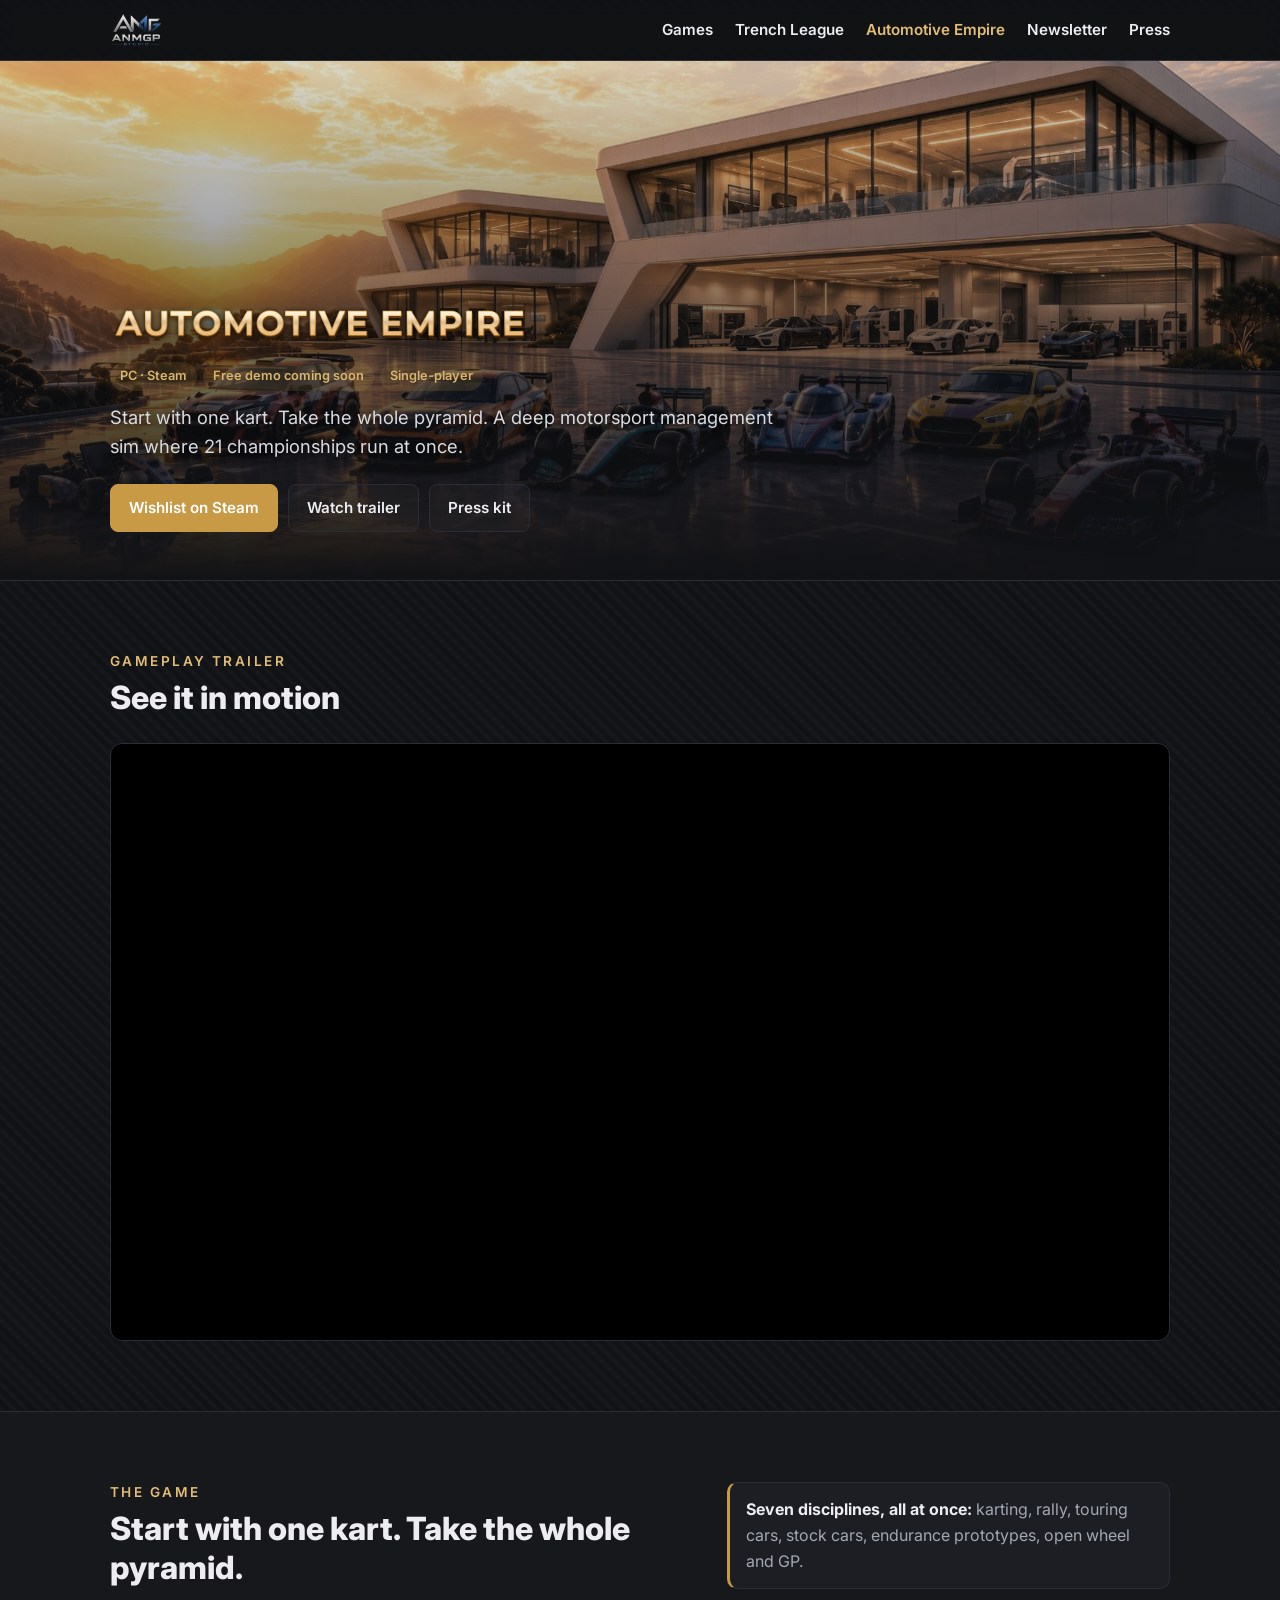
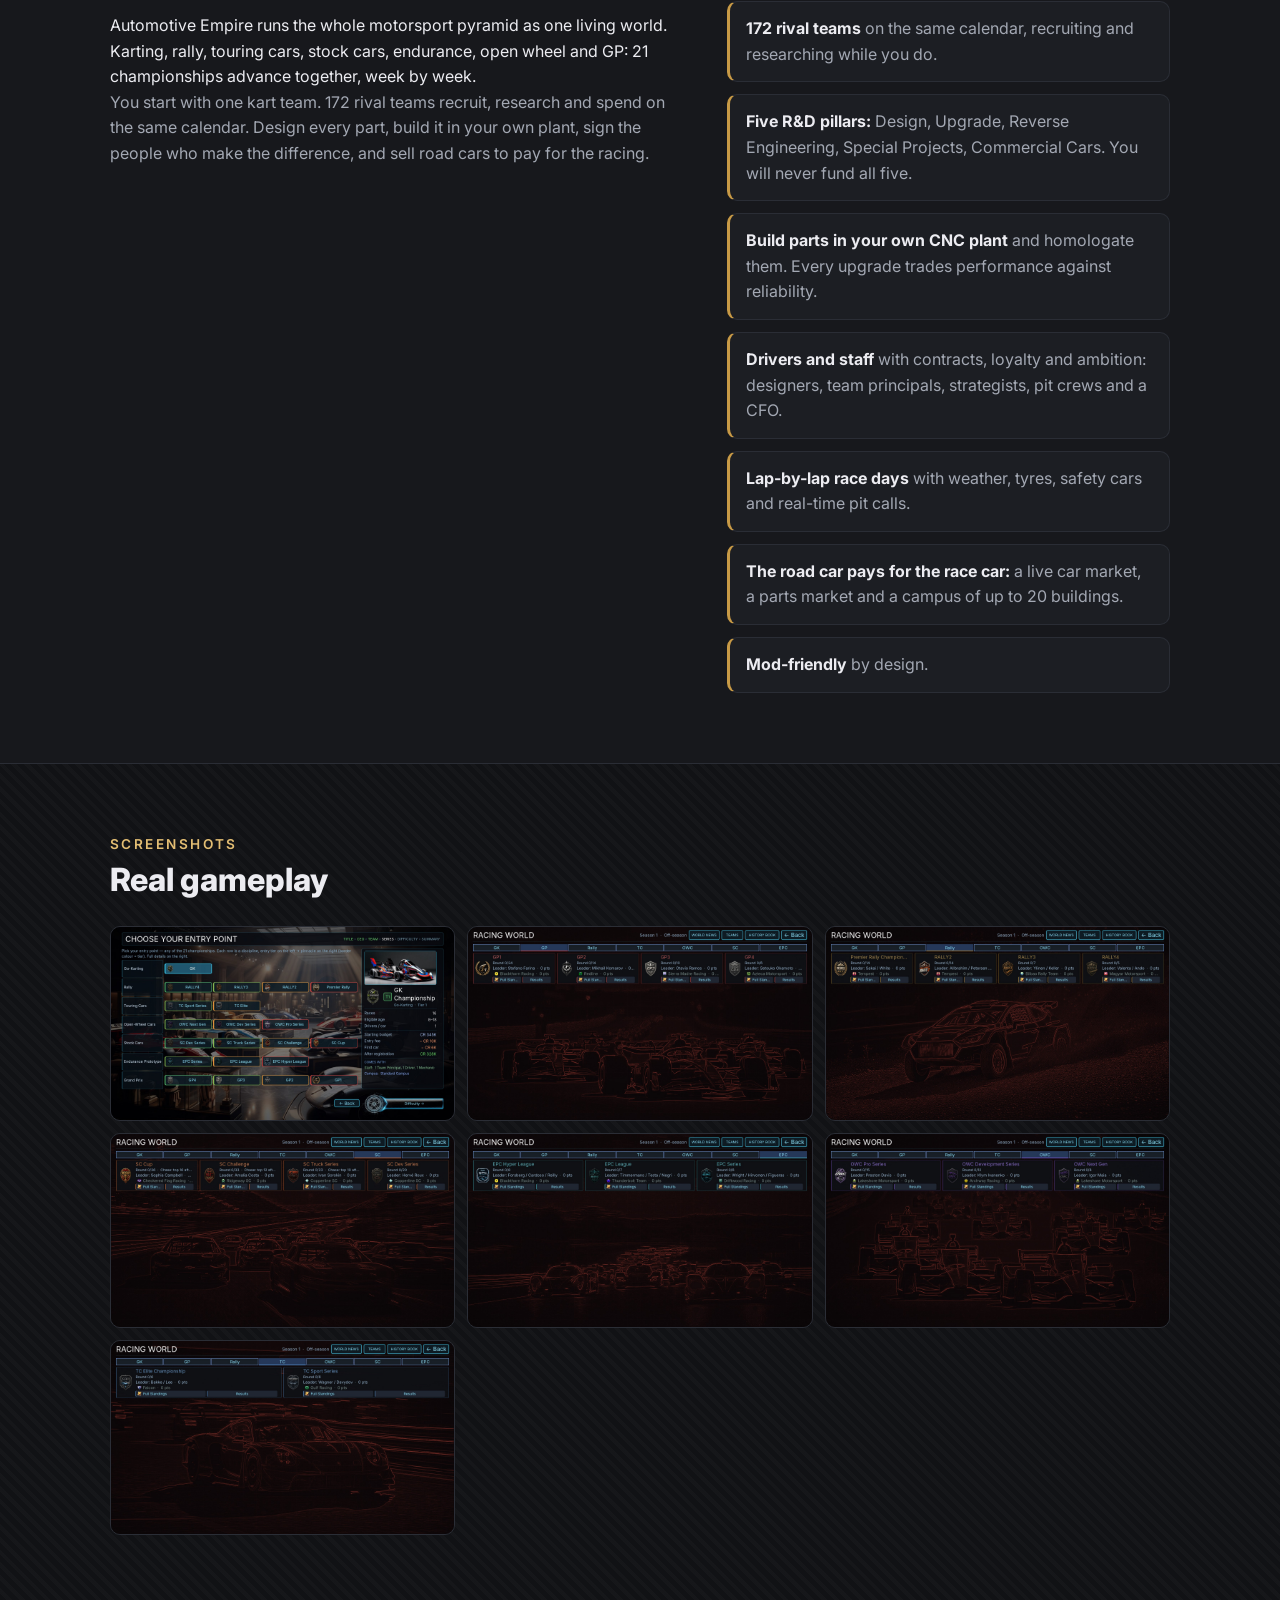
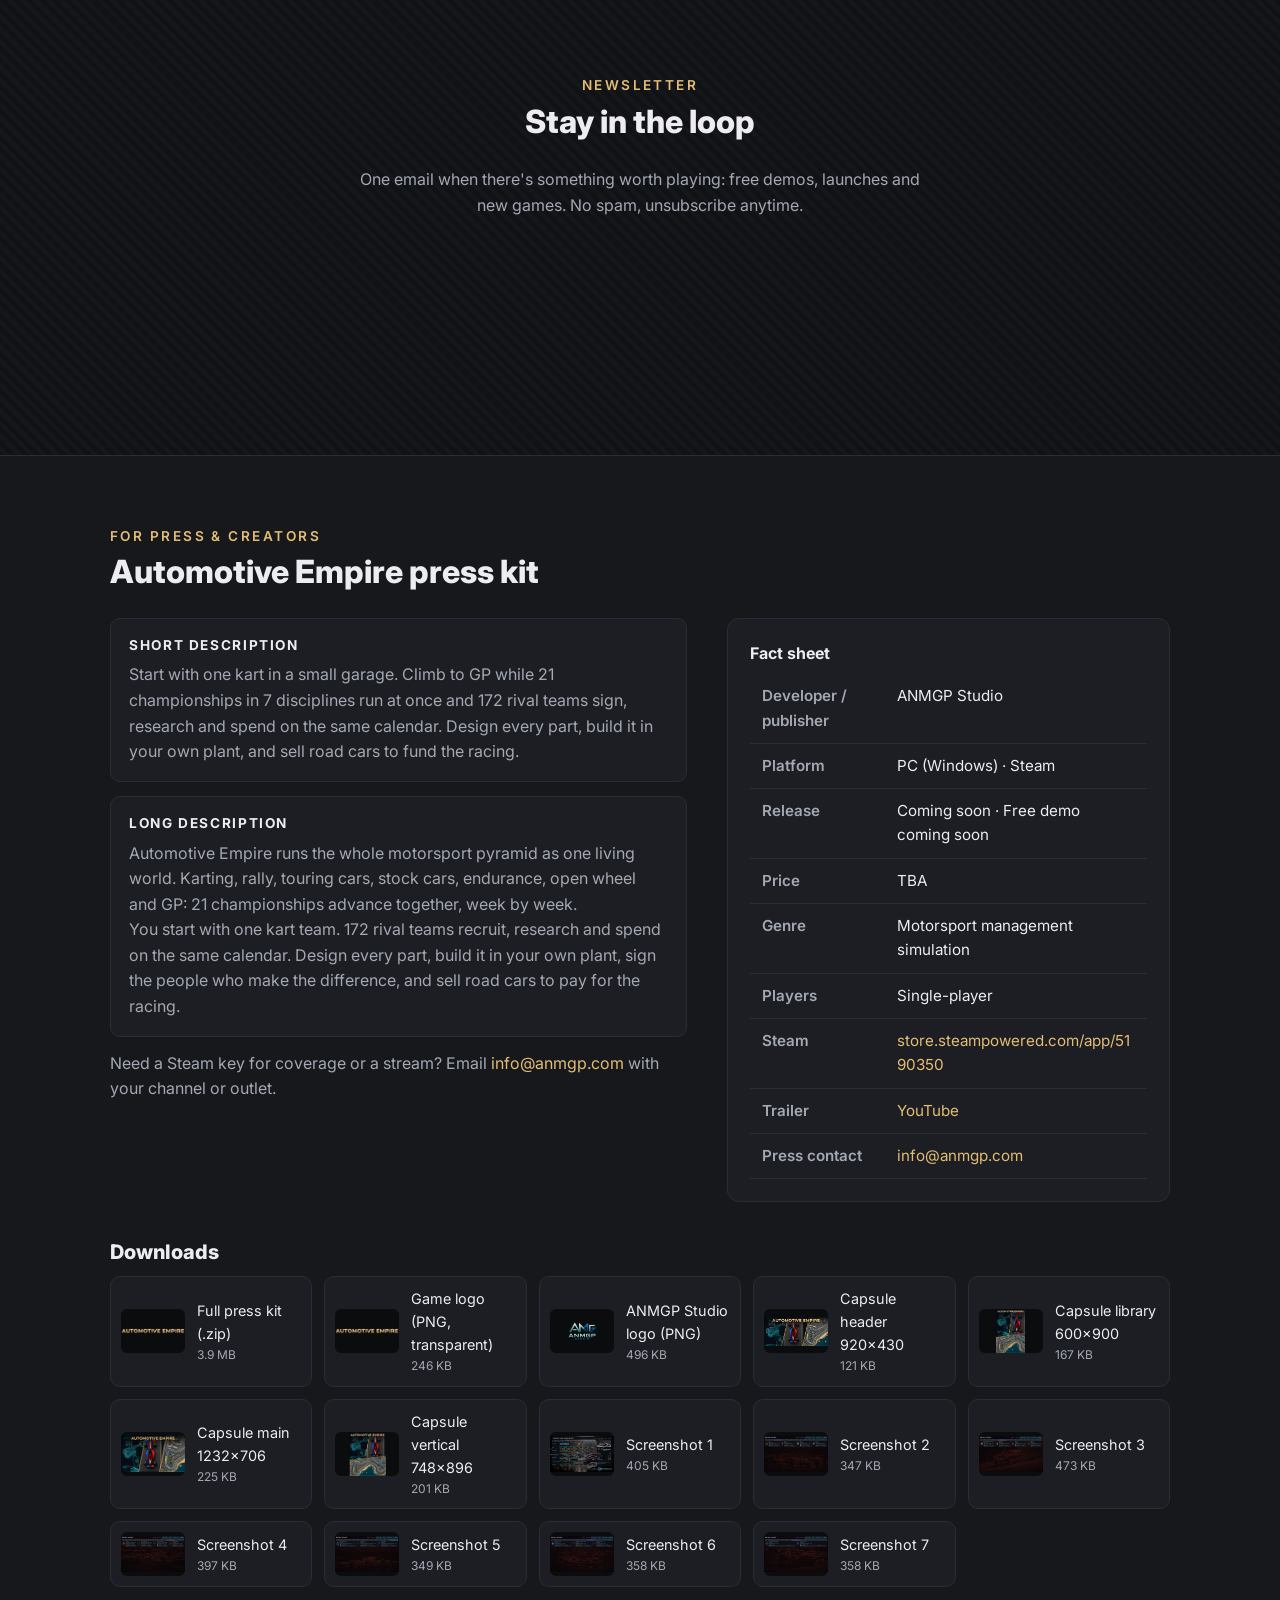
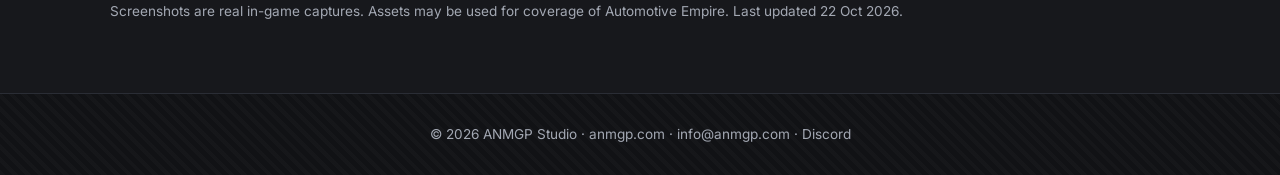
==== automotive-empire/index.html @ 04407e85 "Game pages with press kits, shared stylesheet, mobile menu, content fixes - New /trench-league/ and " ====
<!doctype html>
<html lang="en">
<head>
<meta charset="utf-8">
<meta name="viewport" content="width=device-width, initial-scale=1">
<title>Automotive Empire — ANMGP Studio</title>
<meta name="description" content="Start with one kart in a small garage. Climb to GP while 21 championships in 7 disciplines run at once and 172 rival teams sign, research and spend on the same calendar. Design every part, build it in your own plant, and sell road cars to fund the racing.">
<meta property="og:title" content="Automotive Empire — ANMGP Studio">
<meta property="og:description" content="Start with one kart in a small garage. Climb to GP while 21 championships in 7 disciplines run at once and 172 rival teams sign, research and spend on the same calendar. Design every part, build it in your own plant, and sell road cars to fund the racing.">
<meta property="og:image" content="https://anmgp.com/automotive-empire/press/automotive-empire-capsule-main-1232x706.jpg">
<meta property="og:url" content="https://anmgp.com/automotive-empire/">
<meta name="twitter:card" content="summary_large_image">
<meta name="twitter:image" content="https://anmgp.com/automotive-empire/press/automotive-empire-capsule-main-1232x706.jpg">
<link rel="canonical" href="https://anmgp.com/automotive-empire/">
<link rel="icon" href="/favicon.png">
<link rel="preconnect" href="https://fonts.googleapis.com">
<link href="https://fonts.googleapis.com/css2?family=Inter:wght@400;600;800&display=swap" rel="stylesheet">
<link rel="stylesheet" href="/style.css?v=3">
</head>
<body class="ae">
<nav><div class="wrap">
  <a class="brand" href="/"><img src="/anmgp-logo.png" alt="ANMGP Studio"></a>
  <button class="menu-btn" aria-label="Menu" aria-expanded="false">Menu ☰</button>
  <ul><li><a href="/#games">Games</a></li><li><a href="/trench-league/">Trench League</a></li><li><a href="/automotive-empire/" class="cur">Automotive Empire</a></li><li><a href="#newsletter">Newsletter</a></li><li><a href="#press-kit">Press</a></li></ul>
</div></nav>

<header class="ghero" style="background-image:url('/automotive-empire/hero.jpg')"><div class="wrap">
  <img class="glogo" src="/automotive-empire/press/automotive-empire-logo.png" alt="Automotive Empire">
  <div><span class="tag">PC · Steam</span><span class="tag">Free demo coming soon</span><span class="tag">Single-player</span></div>
  <p class="lead">Start with one kart. Take the whole pyramid. A deep motorsport management sim where 21 championships run at once.</p>
  <div class="btns">
    <a class="btn primary" href="https://store.steampowered.com/app/5190350/Automotive_Empire/?utm_source=anmgp&utm_medium=website&utm_campaign=automotive-empire" target="_blank" rel="noopener">Wishlist on Steam</a>
    <a class="btn" href="#trailer">Watch trailer</a>
    <a class="btn" href="#press-kit">Press kit</a>
  </div>
</div></header>

<section id="trailer"><div class="wrap">
  <div class="eyebrow">Gameplay trailer</div>
  <h2>See it in motion</h2>
  <div class="video"><iframe src="https://www.youtube-nocookie.com/embed/Cq5T_GW8Kr4" title="Automotive Empire gameplay trailer" loading="lazy" allowfullscreen></iframe></div>
</div></section>

<section id="about" class="alt"><div class="wrap cols">
  <div>
    <div class="eyebrow">The game</div>
    <h2>Start with one kart. Take the whole pyramid.</h2>
    <p>Automotive Empire runs the whole motorsport pyramid as one living world. Karting, rally, touring cars, stock cars, endurance, open wheel and GP: 21 championships advance together, week by week.</p><p class="muted">You start with one kart team. 172 rival teams recruit, research and spend on the same calendar. Design every part, build it in your own plant, sign the people who make the difference, and sell road cars to pay for the racing.</p>
    <iframe class="steamw" src="https://store.steampowered.com/widget/5190350/" loading="lazy" title="Automotive Empire on Steam" style="margin-top:22px"></iframe>
  </div>
  <ul class="feat"><li><b>Seven disciplines, all at once:</b> karting, rally, touring cars, stock cars, endurance prototypes, open wheel and GP.</li><li><b>172 rival teams</b> on the same calendar, recruiting and researching while you do.</li><li><b>Five R&amp;D pillars:</b> Design, Upgrade, Reverse Engineering, Special Projects, Commercial Cars. You will never fund all five.</li><li><b>Build parts in your own CNC plant</b> and homologate them. Every upgrade trades performance against reliability.</li><li><b>Drivers and staff</b> with contracts, loyalty and ambition: designers, team principals, strategists, pit crews and a CFO.</li><li><b>Lap-by-lap race days</b> with weather, tyres, safety cars and real-time pit calls.</li><li><b>The road car pays for the race car:</b> a live car market, a parts market and a campus of up to 20 buildings.</li><li><b>Mod-friendly</b> by design.</li></ul>
</div></section>

<section id="screenshots"><div class="wrap">
  <div class="eyebrow">Screenshots</div>
  <h2>Real gameplay</h2>
  <div class="shots"><a href="/automotive-empire/press/automotive-empire-screenshot-01-choose-entry-point.jpg" target="_blank" rel="noopener"><img src="/automotive-empire/press/automotive-empire-screenshot-01-choose-entry-point.jpg" alt="Automotive Empire screenshot" loading="lazy"></a><a href="/automotive-empire/press/automotive-empire-screenshot-02-gp-championship.jpg" target="_blank" rel="noopener"><img src="/automotive-empire/press/automotive-empire-screenshot-02-gp-championship.jpg" alt="Automotive Empire screenshot" loading="lazy"></a><a href="/automotive-empire/press/automotive-empire-screenshot-03-rally.jpg" target="_blank" rel="noopener"><img src="/automotive-empire/press/automotive-empire-screenshot-03-rally.jpg" alt="Automotive Empire screenshot" loading="lazy"></a><a href="/automotive-empire/press/automotive-empire-screenshot-04-stock-cars.jpg" target="_blank" rel="noopener"><img src="/automotive-empire/press/automotive-empire-screenshot-04-stock-cars.jpg" alt="Automotive Empire screenshot" loading="lazy"></a><a href="/automotive-empire/press/automotive-empire-screenshot-05-endurance.jpg" target="_blank" rel="noopener"><img src="/automotive-empire/press/automotive-empire-screenshot-05-endurance.jpg" alt="Automotive Empire screenshot" loading="lazy"></a><a href="/automotive-empire/press/automotive-empire-screenshot-06-open-wheel.jpg" target="_blank" rel="noopener"><img src="/automotive-empire/press/automotive-empire-screenshot-06-open-wheel.jpg" alt="Automotive Empire screenshot" loading="lazy"></a><a href="/automotive-empire/press/automotive-empire-screenshot-07-touring-cars.jpg" target="_blank" rel="noopener"><img src="/automotive-empire/press/automotive-empire-screenshot-07-touring-cars.jpg" alt="Automotive Empire screenshot" loading="lazy"></a></div>
</div></section>

<section id="newsletter" class="newsletter"><div class="wrap">
  <div class="eyebrow">Newsletter</div>
  <h2>Stay in the loop</h2>
  <p>One email when there's something worth playing: free demos, launches and new games. No spam, unsubscribe anytime.</p>
  <iframe title="ANMGP Studio newsletter sign-up" scrolling="no" src="https://zgnp-zngp.maillist-manage.com/ua/Optin?od=11287ecdb18c23&amp;zx=137b72d14&amp;lD=117ec2754353e008e&amp;sD=117ec2754353e0094"></iframe>
</div></section>

<section id="press-kit" class="alt"><div class="wrap">
  <div class="eyebrow">For press &amp; creators</div>
  <h2>Automotive Empire press kit</h2>
  <div class="cols">
    <div>
      <div class="copy"><h4>Short description</h4>Start with one kart in a small garage. Climb to GP while 21 championships in 7 disciplines run at once and 172 rival teams sign, research and spend on the same calendar. Design every part, build it in your own plant, and sell road cars to fund the racing.</div>
      <div class="copy"><h4>Long description</h4><p>Automotive Empire runs the whole motorsport pyramid as one living world. Karting, rally, touring cars, stock cars, endurance, open wheel and GP: 21 championships advance together, week by week.</p><p class="muted">You start with one kart team. 172 rival teams recruit, research and spend on the same calendar. Design every part, build it in your own plant, sign the people who make the difference, and sell road cars to pay for the racing.</p></div>
      <p class="muted">Need a Steam key for coverage or a stream? Email <a href="mailto:info@anmgp.com?subject=Automotive%20Empire%20key%20request">info@anmgp.com</a> with your channel or outlet.</p>
    </div>
    <div class="box"><h4>Fact sheet</h4><table class="facts"><tr><th>Developer / publisher</th><td>ANMGP Studio</td></tr><tr><th>Platform</th><td>PC (Windows) · Steam</td></tr><tr><th>Release</th><td>Coming soon · Free demo coming soon</td></tr><tr><th>Price</th><td>TBA</td></tr><tr><th>Genre</th><td>Motorsport management simulation</td></tr><tr><th>Players</th><td>Single-player</td></tr><tr><th>Steam</th><td><a href="https://store.steampowered.com/app/5190350/Automotive_Empire/" target="_blank" rel="noopener">store.steampowered.com/app/5190350</a></td></tr><tr><th>Trailer</th><td><a href="https://www.youtube.com/watch?v=Cq5T_GW8Kr4" target="_blank" rel="noopener">YouTube</a></td></tr><tr><th>Press contact</th><td><a href="mailto:info@anmgp.com">info@anmgp.com</a></td></tr></table></div>
  </div>
  <h3 style="margin-top:34px">Downloads</h3>
  <div class="dl"><a href="/automotive-empire/press/automotive-empire-presskit.zip" download><img src="/automotive-empire/press/automotive-empire-logo.png" alt="" loading="lazy"><span>Full press kit (.zip)<small>3.9 MB</small></span></a><a href="/automotive-empire/press/automotive-empire-logo.png" download><img src="/automotive-empire/press/automotive-empire-logo.png" alt="" loading="lazy"><span>Game logo (PNG, transparent)<small>246 KB</small></span></a><a href="/press/anmgp-studio-logo.png" download><img src="/press/anmgp-studio-logo.png" alt="" loading="lazy"><span>ANMGP Studio logo (PNG)<small>496 KB</small></span></a><a href="/automotive-empire/press/automotive-empire-capsule-header-920x430.jpg" download><img src="/automotive-empire/press/automotive-empire-capsule-header-920x430.jpg" alt="" loading="lazy"><span>Capsule header 920x430<small>121 KB</small></span></a><a href="/automotive-empire/press/automotive-empire-capsule-library-600x900.jpg" download><img src="/automotive-empire/press/automotive-empire-capsule-library-600x900.jpg" alt="" loading="lazy"><span>Capsule library 600x900<small>167 KB</small></span></a><a href="/automotive-empire/press/automotive-empire-capsule-main-1232x706.jpg" download><img src="/automotive-empire/press/automotive-empire-capsule-main-1232x706.jpg" alt="" loading="lazy"><span>Capsule main 1232x706<small>225 KB</small></span></a><a href="/automotive-empire/press/automotive-empire-capsule-vertical-748x896.jpg" download><img src="/automotive-empire/press/automotive-empire-capsule-vertical-748x896.jpg" alt="" loading="lazy"><span>Capsule vertical 748x896<small>201 KB</small></span></a><a href="/automotive-empire/press/automotive-empire-screenshot-01-choose-entry-point.jpg" download><img src="/automotive-empire/press/automotive-empire-screenshot-01-choose-entry-point.jpg" alt="" loading="lazy"><span>Screenshot 1<small>405 KB</small></span></a><a href="/automotive-empire/press/automotive-empire-screenshot-02-gp-championship.jpg" download><img src="/automotive-empire/press/automotive-empire-screenshot-02-gp-championship.jpg" alt="" loading="lazy"><span>Screenshot 2<small>347 KB</small></span></a><a href="/automotive-empire/press/automotive-empire-screenshot-03-rally.jpg" download><img src="/automotive-empire/press/automotive-empire-screenshot-03-rally.jpg" alt="" loading="lazy"><span>Screenshot 3<small>473 KB</small></span></a><a href="/automotive-empire/press/automotive-empire-screenshot-04-stock-cars.jpg" download><img src="/automotive-empire/press/automotive-empire-screenshot-04-stock-cars.jpg" alt="" loading="lazy"><span>Screenshot 4<small>397 KB</small></span></a><a href="/automotive-empire/press/automotive-empire-screenshot-05-endurance.jpg" download><img src="/automotive-empire/press/automotive-empire-screenshot-05-endurance.jpg" alt="" loading="lazy"><span>Screenshot 5<small>349 KB</small></span></a><a href="/automotive-empire/press/automotive-empire-screenshot-06-open-wheel.jpg" download><img src="/automotive-empire/press/automotive-empire-screenshot-06-open-wheel.jpg" alt="" loading="lazy"><span>Screenshot 6<small>358 KB</small></span></a><a href="/automotive-empire/press/automotive-empire-screenshot-07-touring-cars.jpg" download><img src="/automotive-empire/press/automotive-empire-screenshot-07-touring-cars.jpg" alt="" loading="lazy"><span>Screenshot 7<small>358 KB</small></span></a></div>
  <p class="note">Screenshots are real in-game captures. Assets may be used for coverage of Automotive Empire. Last updated 22 Oct 2026.</p>
</div></section>
<footer><div class="wrap">© 2026 ANMGP Studio · <a href="/">anmgp.com</a> · <a href="mailto:info@anmgp.com">info@anmgp.com</a> · <a href="https://discord.gg/rN68SsDpm" target="_blank" rel="noopener">Discord</a></div></footer>
<script>document.querySelector(".menu-btn").addEventListener("click",function(){var n=document.querySelector("nav");n.classList.toggle("open");this.setAttribute("aria-expanded",n.classList.contains("open"))});document.querySelectorAll("nav ul a").forEach(function(a){a.addEventListener("click",function(){document.querySelector("nav").classList.remove("open")})});</script>
<script>function loadScript(a){var b=document.getElementsByTagName("head")[0],c=document.createElement("script");c.type="text/javascript",c.src="https://tracker.metricool.com/resources/be.js",c.onreadystatechange=a,c.onload=a,b.appendChild(c)}loadScript(function(){beTracker.t({hash:"51fbc312f16afc38004ffeea787fbb4f"})});</script>
</body>
</html>
---- style.css ----
:root{
  --bg:#111215; --bg2:#17181c; --card:#1c1e23; --line:#2a2d35;
  --text:#ececf1; --muted:#a3a8b3; --blue:#4a7fd1; --blue2:#6d9be3; --red:#d8312b; --gold:#d6aa5a;
  --accent:var(--blue); --accent2:var(--blue2);
}
body.tl{--accent:#d8312b; --accent2:#ef5b4f}
body.ae{--accent:#c89a46; --accent2:#e2bd73}
*{box-sizing:border-box;margin:0;padding:0}
html{scroll-behavior:smooth}
body{font-family:Inter,system-ui,sans-serif;background:var(--bg);color:var(--text);line-height:1.6;
  background-image:repeating-linear-gradient(45deg,rgba(255,255,255,.018) 0 4px,transparent 4px 9px)}
a{color:var(--accent2);text-decoration:none}
a:hover{text-decoration:underline}
img{max-width:100%}
.wrap{max-width:1100px;margin:0 auto;padding:0 20px}

/* nav */
nav{position:sticky;top:0;z-index:20;background:rgba(17,18,21,.9);backdrop-filter:blur(8px);border-bottom:1px solid var(--line)}
nav .wrap{display:flex;align-items:center;justify-content:space-between;height:60px;gap:16px}
nav .brand img{height:34px;display:block}
nav ul{display:flex;gap:22px;list-style:none;font-weight:600;font-size:.95rem}
nav ul a{color:var(--text)} nav ul a:hover{color:var(--accent2);text-decoration:none}
nav ul a.cur{color:var(--accent2)}
.menu-btn{display:none;background:none;border:1px solid var(--line);color:var(--text);border-radius:8px;padding:6px 10px;font:600 .95rem Inter,sans-serif;cursor:pointer}

/* type */
.eyebrow{letter-spacing:.18em;text-transform:uppercase;color:var(--accent2);font-weight:600;font-size:.85rem}
section{padding:70px 0}
h1{font-size:2.6rem;font-weight:800;line-height:1.15}
h2{font-size:2rem;font-weight:800;margin:6px 0 26px;line-height:1.2}
h3{font-size:1.25rem;font-weight:800;margin-bottom:8px}
p.lead{color:var(--muted);font-size:1.15rem;max-width:680px}
.muted{color:var(--muted)}

/* buttons/tags */
.btns{display:flex;gap:10px;flex-wrap:wrap}
.btn{display:inline-block;padding:11px 18px;border-radius:8px;font-weight:600;font-size:.95rem;border:1px solid var(--line);color:var(--text);background:rgba(255,255,255,.02)}
.btn:hover{filter:brightness(1.15);text-decoration:none}
.btn.primary{background:var(--accent);border-color:var(--accent);color:#fff}
.tag{display:inline-block;font-size:.8rem;font-weight:600;padding:4px 10px;border-radius:99px;background:rgba(74,127,209,.15);color:var(--blue2);margin:0 6px 6px 0}
body.tl .tag,.game.tl .tag{background:rgba(216,49,43,.15);color:#ef7a70}
body.ae .tag,.game.ae .tag{background:rgba(200,154,70,.15);color:#e2bd73}

/* homepage */
header.hero{padding:90px 0 70px;text-align:center}
header.hero img{width:min(460px,80vw)}
header.hero p{margin:22px auto 0;max-width:620px;color:var(--muted);font-size:1.15rem}
.game{display:grid;grid-template-columns:1.15fr 1fr;background:var(--card);border:1px solid var(--line);border-radius:14px;overflow:hidden;margin-bottom:34px}
.game .art{display:block;aspect-ratio:1232/706;background-size:cover;background-position:center}
.game .info{padding:28px 30px;display:flex;flex-direction:column;gap:14px}
.game h3{font-size:1.6rem}
.game ul{list-style:none;color:var(--muted)} .game ul li::before{content:"▸ ";color:var(--blue)}
.game.tl ul li::before{color:var(--red)} .game.ae ul li::before{color:var(--gold)}
.game.tl .btn.primary{background:var(--red);border-color:var(--red)}
.game.ae .btn.primary{background:#c89a46;border-color:#c89a46;color:#111}
.video{position:relative;padding-top:56.25%;border-radius:12px;overflow:hidden;border:1px solid var(--line);background:#000}
.video iframe{position:absolute;inset:0;width:100%;height:100%;border:0}
.trailers{display:grid;grid-template-columns:1fr 1fr;gap:24px}
.trailers h4{margin:12px 0 0;font-weight:600}
.about{display:grid;grid-template-columns:1fr 1fr;gap:40px;align-items:center}
.about p{color:var(--muted);margin-bottom:14px}
.alt{background:var(--bg2);border-top:1px solid var(--line);border-bottom:1px solid var(--line)}
.grid3{display:grid;grid-template-columns:repeat(3,1fr);gap:18px}
.box{background:var(--card);border:1px solid var(--line);border-radius:12px;padding:22px}
.box h4{margin-bottom:8px}
.box p,.box li{color:var(--muted);font-size:.95rem}
.box ul{list-style:none}
.steamw{display:block;width:100%;max-width:646px;height:190px;border:0;border-radius:8px}
.newsletter{text-align:center}
.newsletter p{color:var(--muted);max-width:560px;margin:0 auto}
.newsletter iframe{width:100%;max-width:420px;height:150px;border:0;display:block;margin:16px auto 0}

/* game page */
.ghero{position:relative;min-height:520px;display:flex;align-items:flex-end;background-size:cover;background-position:center;border-bottom:1px solid var(--line)}
.ghero::before{content:"";position:absolute;inset:0;background:linear-gradient(180deg,rgba(17,18,21,.15) 0%,rgba(17,18,21,.55) 55%,var(--bg) 100%)}
.ghero .wrap{position:relative;padding-top:120px;padding-bottom:48px;width:100%}
.ghero .glogo{width:min(420px,75vw);display:block;margin-bottom:18px;filter:drop-shadow(0 8px 22px rgba(0,0,0,.8))}
.ghero p.lead{color:#d9dbe1;margin:6px 0 22px;text-shadow:0 2px 10px rgba(0,0,0,.8)}
.cols{display:grid;grid-template-columns:1.3fr 1fr;gap:40px;align-items:start}
.feat{list-style:none;display:grid;gap:12px}
.feat li{background:var(--card);border:1px solid var(--line);border-left:3px solid var(--accent);border-radius:10px;padding:14px 16px;color:var(--muted)}
.feat li b{color:var(--text)}
.shots{display:grid;grid-template-columns:repeat(3,1fr);gap:12px}
.shots a{display:block;border-radius:10px;overflow:hidden;border:1px solid var(--line)}
.shots img{display:block;width:100%;aspect-ratio:16/9;object-fit:cover;transition:transform .2s}
.shots a:hover img{transform:scale(1.03)}
table.facts{width:100%;border-collapse:collapse;font-size:.95rem}
table.facts th,table.facts td{text-align:left;padding:10px 12px;border-bottom:1px solid var(--line);vertical-align:top}
table.facts th{color:var(--muted);font-weight:600;width:34%}
.dl{display:grid;grid-template-columns:repeat(auto-fill,minmax(200px,1fr));gap:12px}
.dl a{display:flex;gap:12px;align-items:center;background:var(--card);border:1px solid var(--line);border-radius:10px;padding:10px;color:var(--text);font-size:.9rem}
.dl a:hover{border-color:var(--accent);text-decoration:none}
.dl img{width:64px;height:44px;object-fit:contain;background:#0b0c0e;border-radius:6px;flex:none}
.dl small{display:block;color:var(--muted)}
.copy{background:var(--card);border:1px solid var(--line);border-radius:10px;padding:16px 18px;color:var(--muted);margin-bottom:14px}
.copy h4{color:var(--text);font-size:.85rem;letter-spacing:.12em;text-transform:uppercase;margin-bottom:6px}
.note{font-size:.85rem;color:var(--muted);margin-top:14px}

footer{padding:30px 0;color:var(--muted);font-size:.85rem;text-align:center}
footer a{color:var(--muted)}

@media (max-width:860px){
  .menu-btn{display:block}
  nav ul{display:none;position:absolute;top:60px;left:0;right:0;flex-direction:column;gap:0;background:rgba(17,18,21,.98);border-bottom:1px solid var(--line);padding:6px 20px 14px}
  nav ul li a{display:block;padding:10px 0;border-bottom:1px solid var(--line)}
  nav.open ul{display:flex}
  .game,.trailers,.about,.grid3,.cols{grid-template-columns:1fr}
  .shots{grid-template-columns:1fr 1fr}
  header.hero{padding:60px 0 40px}
  h1{font-size:2rem} h2{font-size:1.6rem}
  section{padding:50px 0}
  .ghero{min-height:420px}
  table.facts th{width:40%}
}
.cols>*,.grid3>*,.trailers>*,.about>*{min-width:0}
table.facts td{overflow-wrap:anywhere}
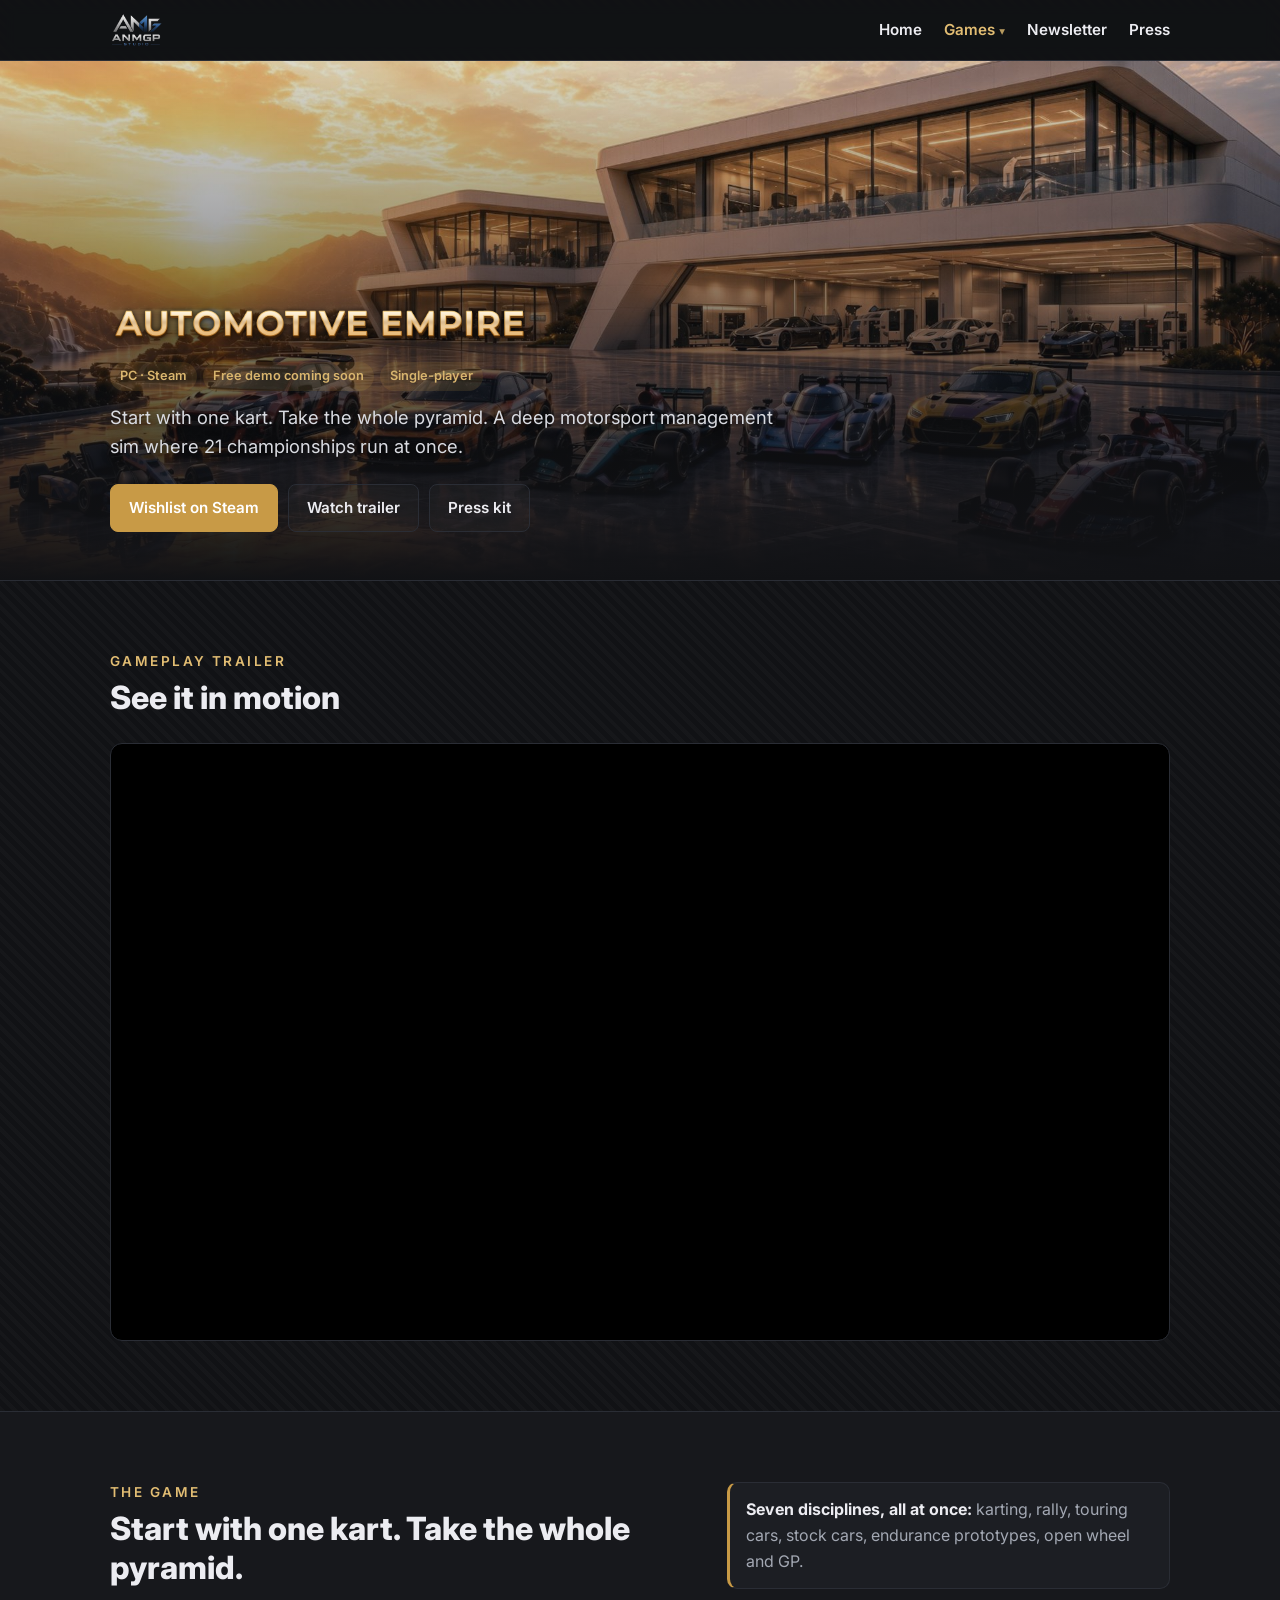
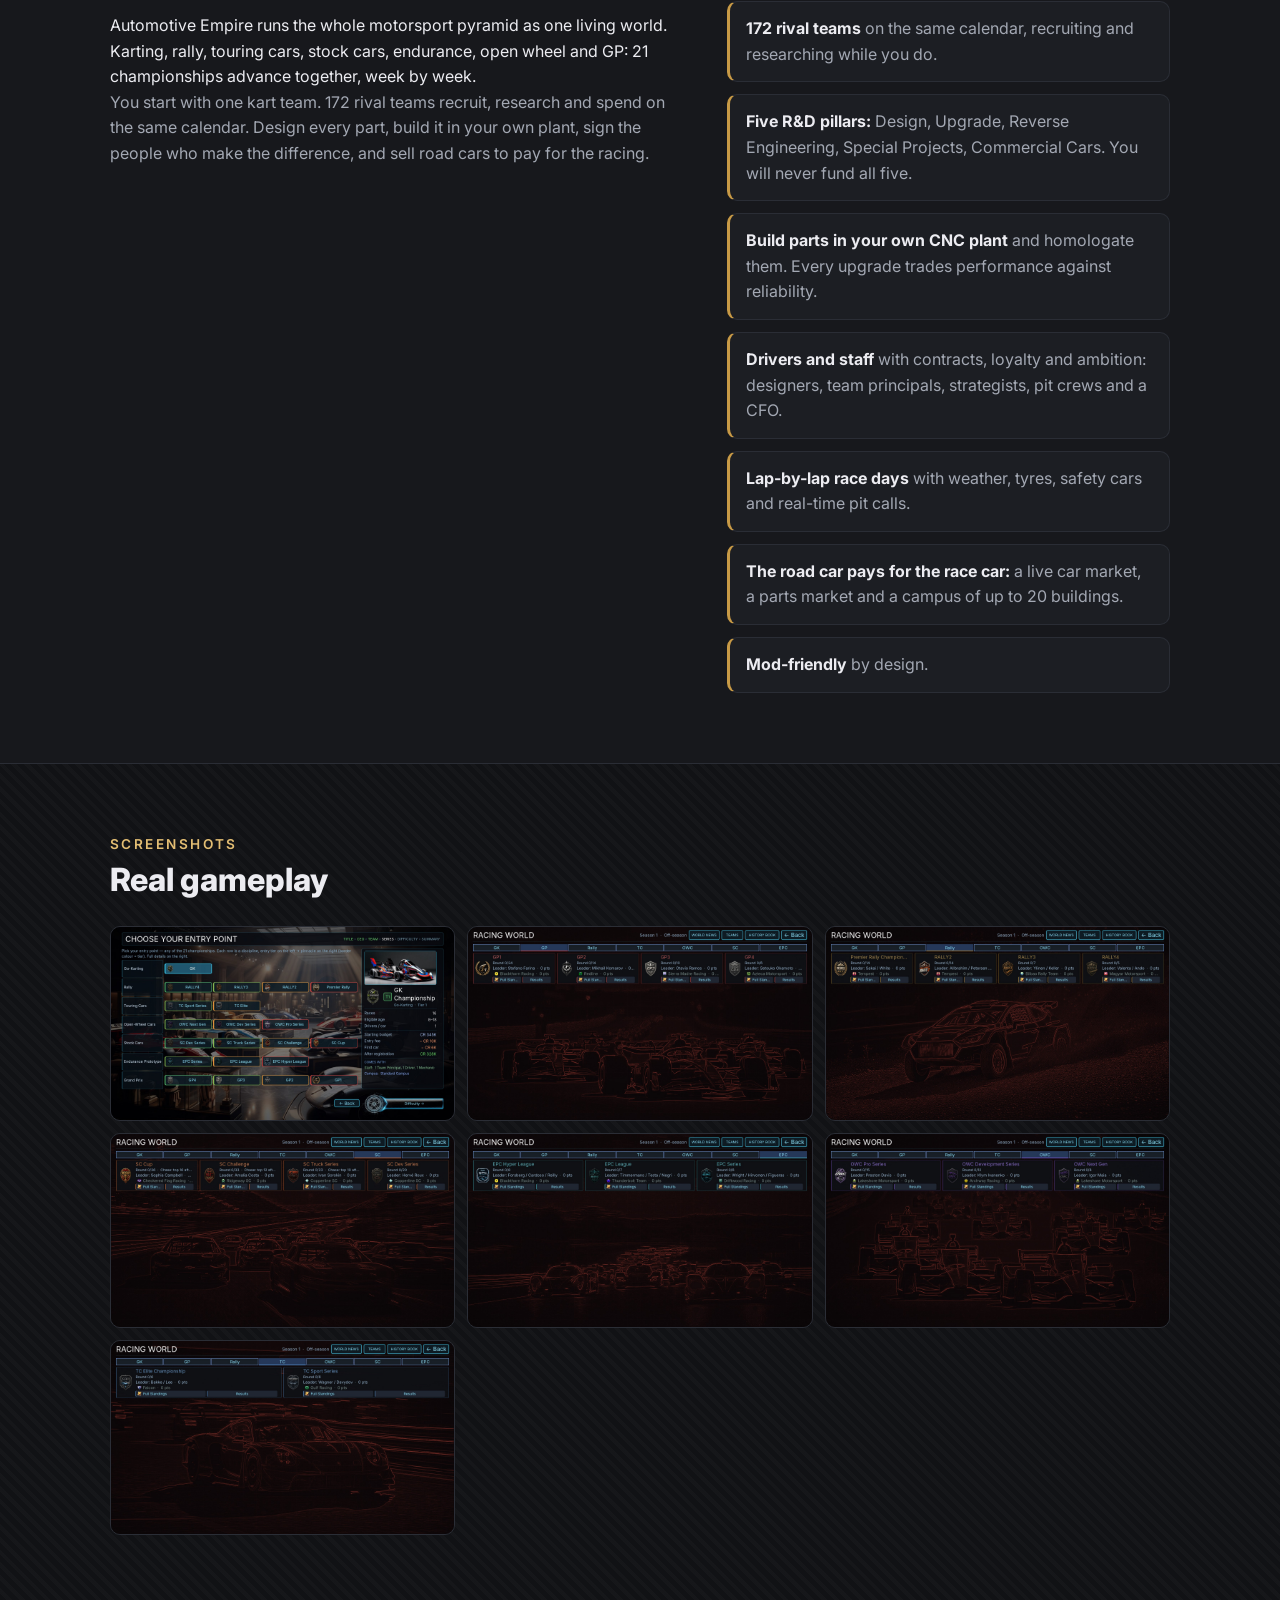
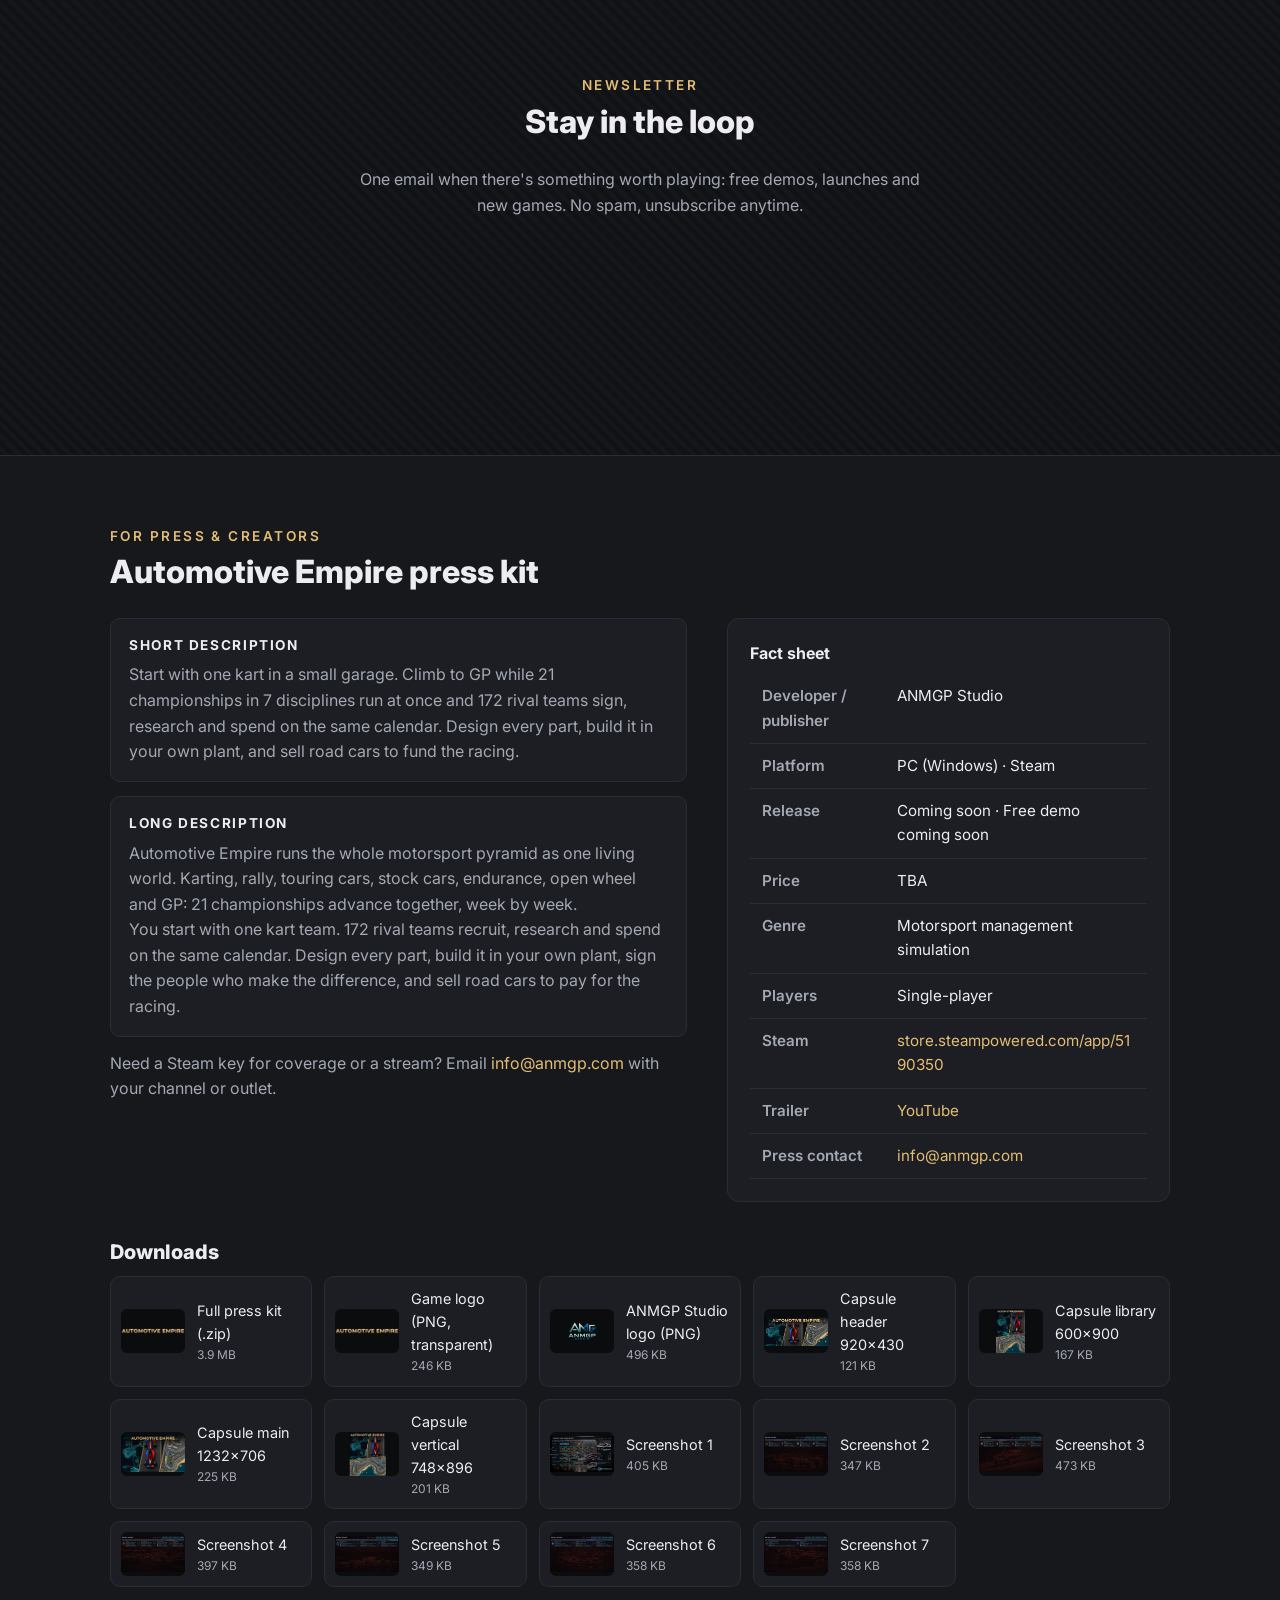
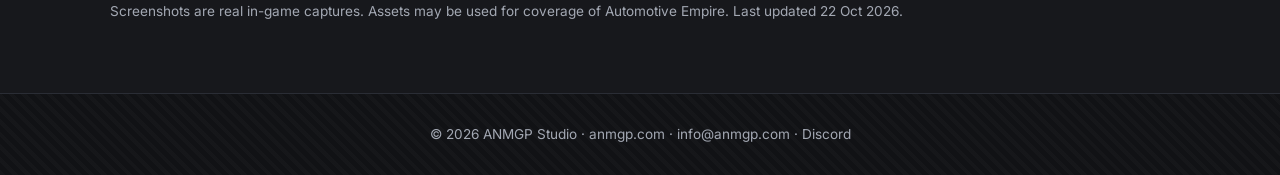
==== commit def856ba: "Nav: Home + Games dropdown; About uses dark studio logo Co-Authored-By: Claude Opus 5.5 <noreply@ant" ====
--- a/automotive-empire/index.html
+++ b/automotive-empire/index.html
@@ -15,13 +15,14 @@
 <link rel="icon" href="/favicon.png">
 <link rel="preconnect" href="https://fonts.googleapis.com">
 <link href="https://fonts.googleapis.com/css2?family=Inter:wght@400;600;800&display=swap" rel="stylesheet">
-<link rel="stylesheet" href="/style.css?v=3">
+<link rel="stylesheet" href="/style.css?v=4">
 </head>
 <body class="ae">
 <nav><div class="wrap">
   <a class="brand" href="/"><img src="/anmgp-logo.png" alt="ANMGP Studio"></a>
   <button class="menu-btn" aria-label="Menu" aria-expanded="false">Menu ☰</button>
-  <ul><li><a href="/#games">Games</a></li><li><a href="/trench-league/">Trench League</a></li><li><a href="/automotive-empire/" class="cur">Automotive Empire</a></li><li><a href="#newsletter">Newsletter</a></li><li><a href="#press-kit">Press</a></li></ul>
+  <ul><li><a href="/">Home</a></li><li class="dd"><a href="/#games" class="cur" aria-haspopup="true">Games <span class="caret">▾</span></a>
+    <ul class="sub"><li><a href="/trench-league/">Trench League</a></li><li><a href="/automotive-empire/" class="cur">Automotive Empire</a></li></ul></li><li><a href="#newsletter">Newsletter</a></li><li><a href="#press-kit">Press</a></li></ul>
 </div></nav>
 
 <header class="ghero" style="background-image:url('/automotive-empire/hero.jpg')"><div class="wrap">
--- a/style.css
+++ b/style.css
@@ -114,3 +114,11 @@
 }
 .cols>*,.grid3>*,.trailers>*,.about>*{min-width:0}
 table.facts td{overflow-wrap:anywhere}
+
+nav .dd{position:relative}
+nav .caret{font-size:.75em;opacity:.8}
+nav .sub{display:none;position:absolute;top:100%;left:-14px;min-width:200px;list-style:none;background:rgba(17,18,21,.98);border:1px solid var(--line);border-radius:10px;padding:8px 0;flex-direction:column;gap:0}
+nav .sub a{display:block;padding:9px 14px;white-space:nowrap}
+nav .dd:hover .sub,nav .dd:focus-within .sub{display:flex}
+nav .dd::after{content:"";position:absolute;left:0;right:0;top:100%;height:10px}
+@media (max-width:860px){nav .sub{display:flex;position:static;border:0;background:none;padding:0 0 0 16px;min-width:0}nav .sub a{padding:10px 0}}
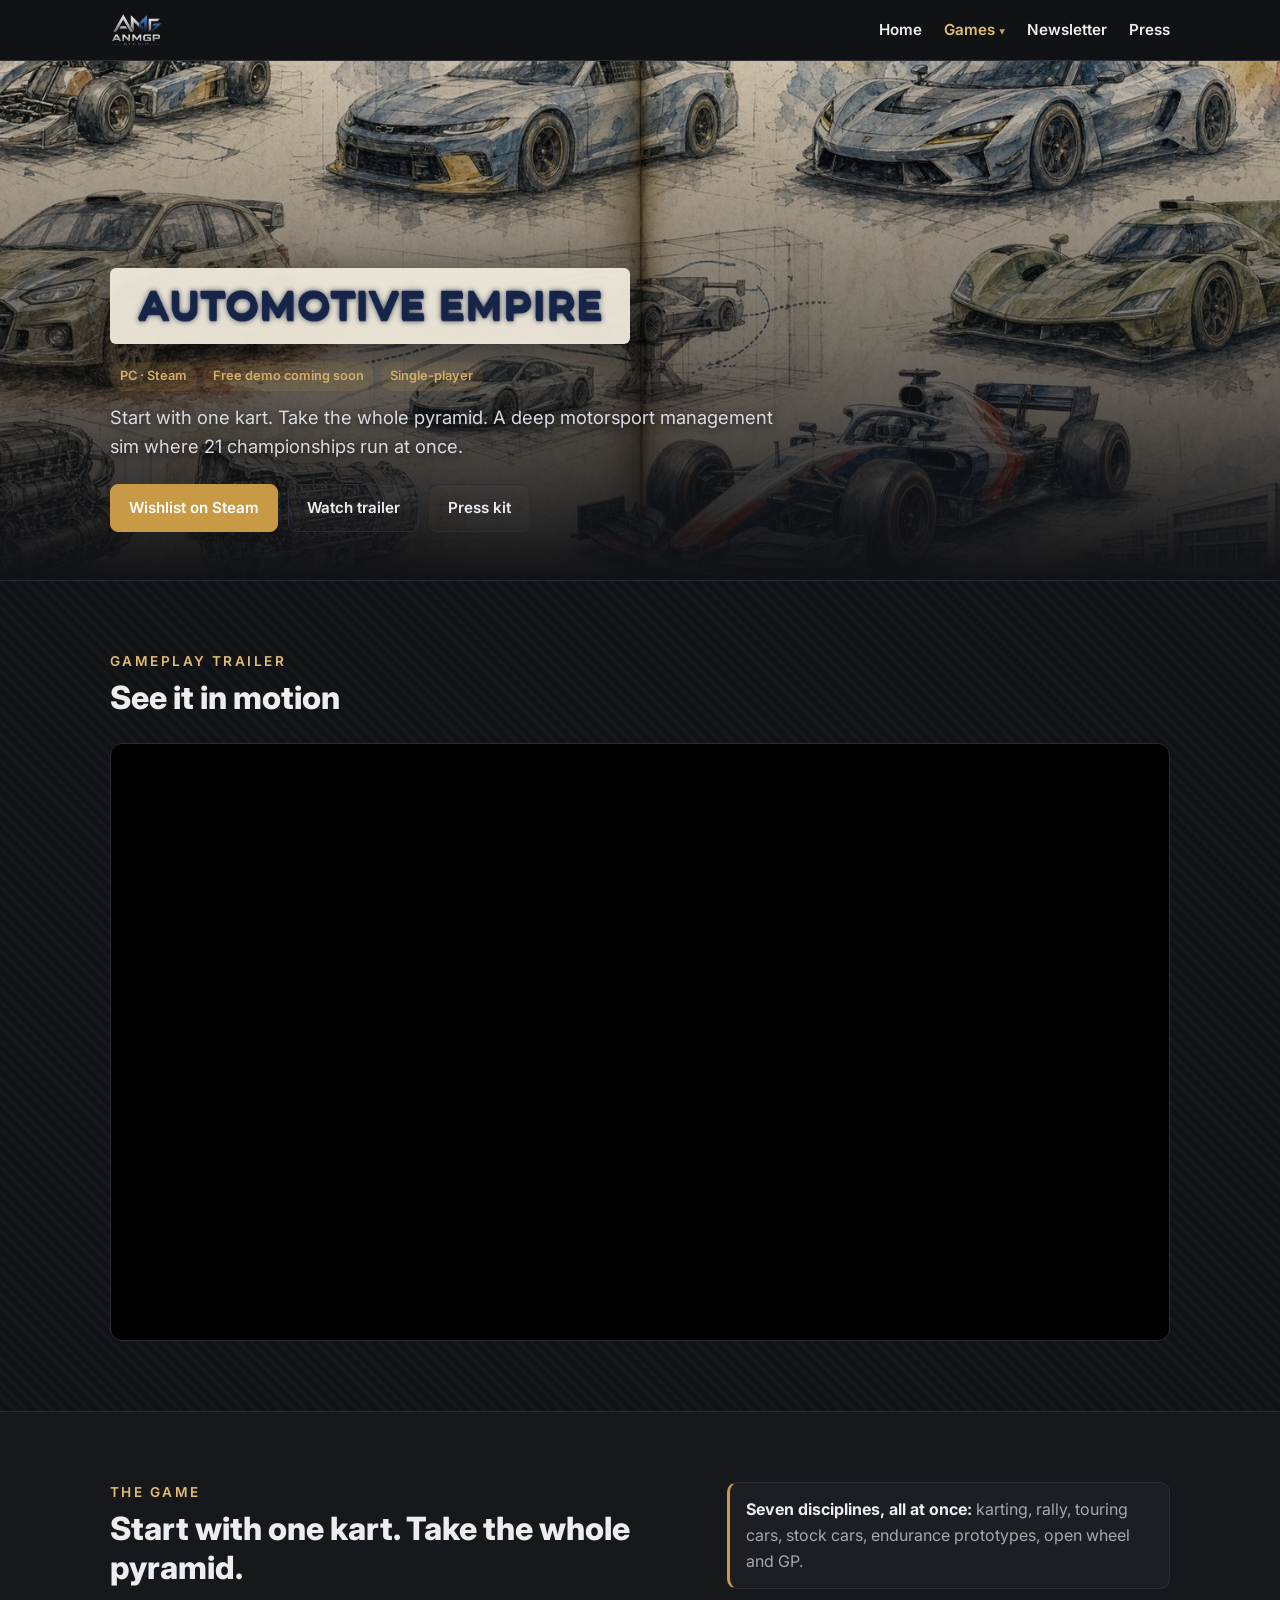
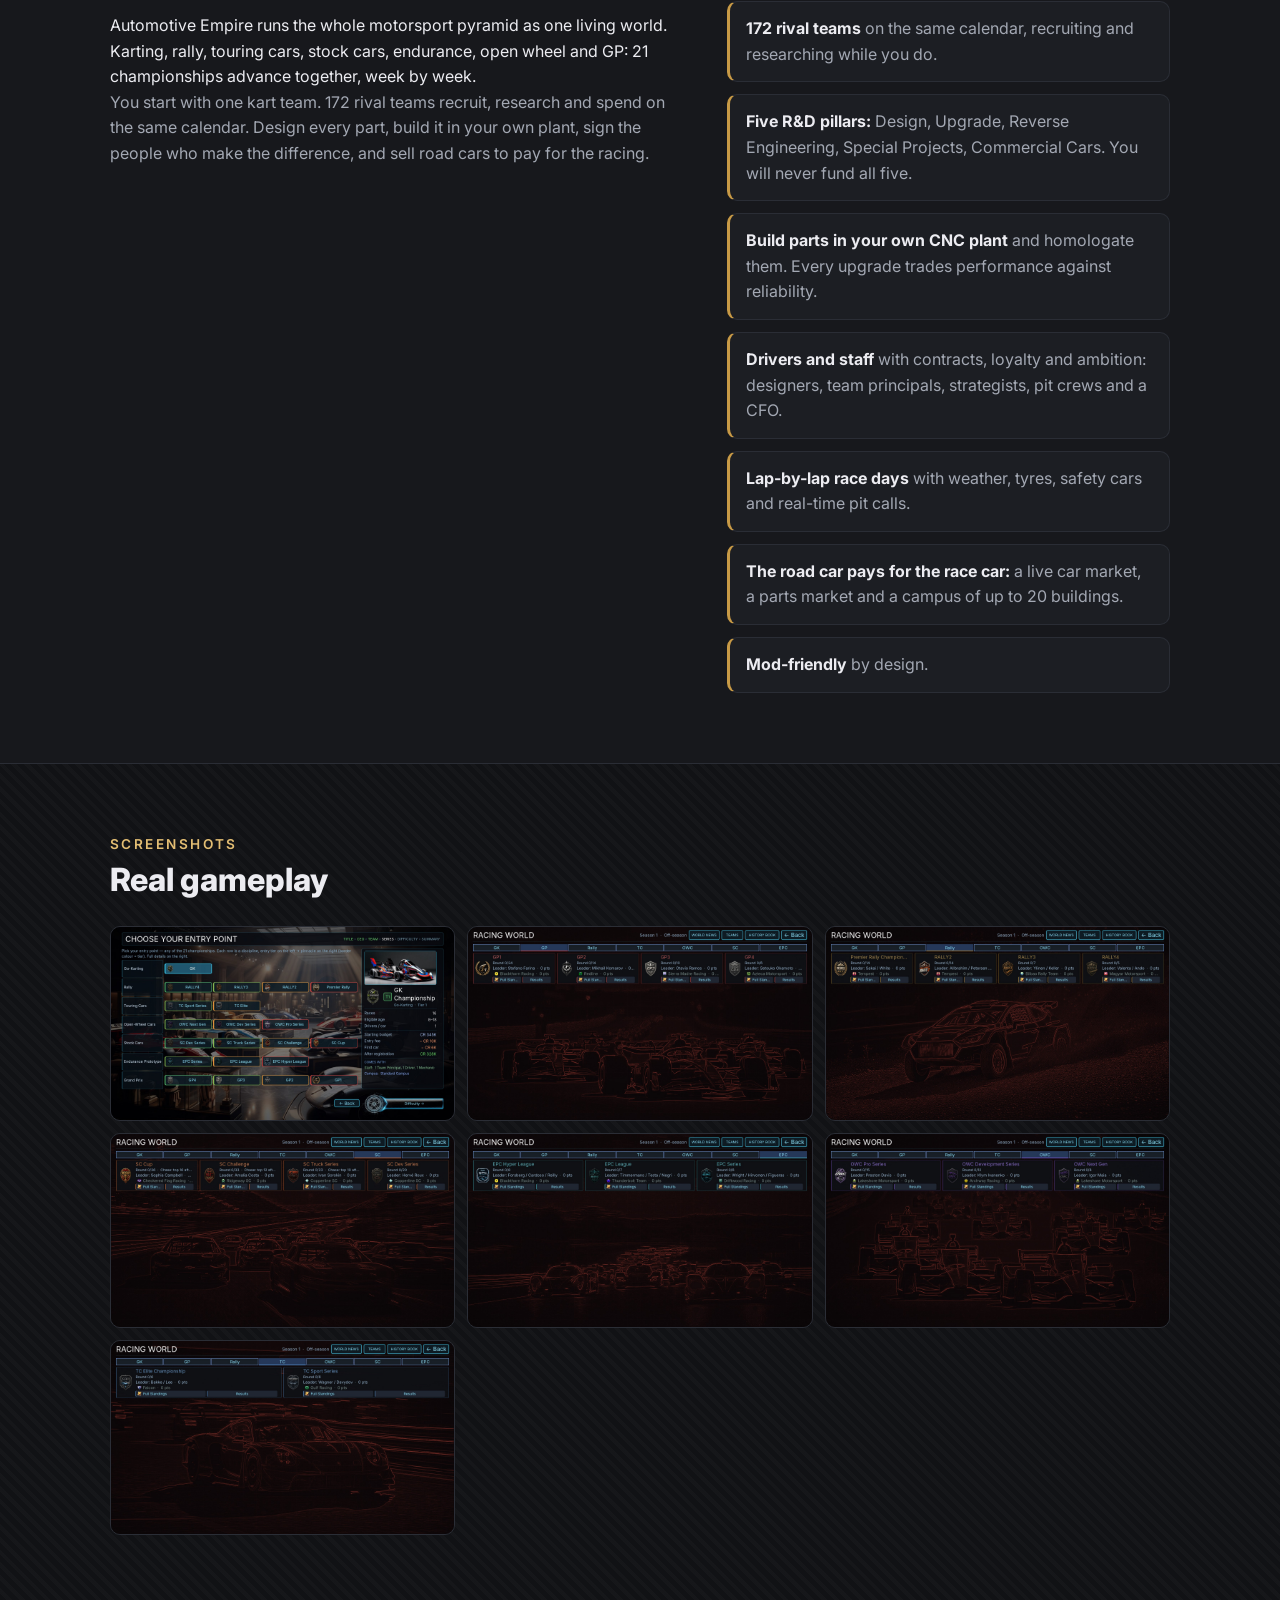
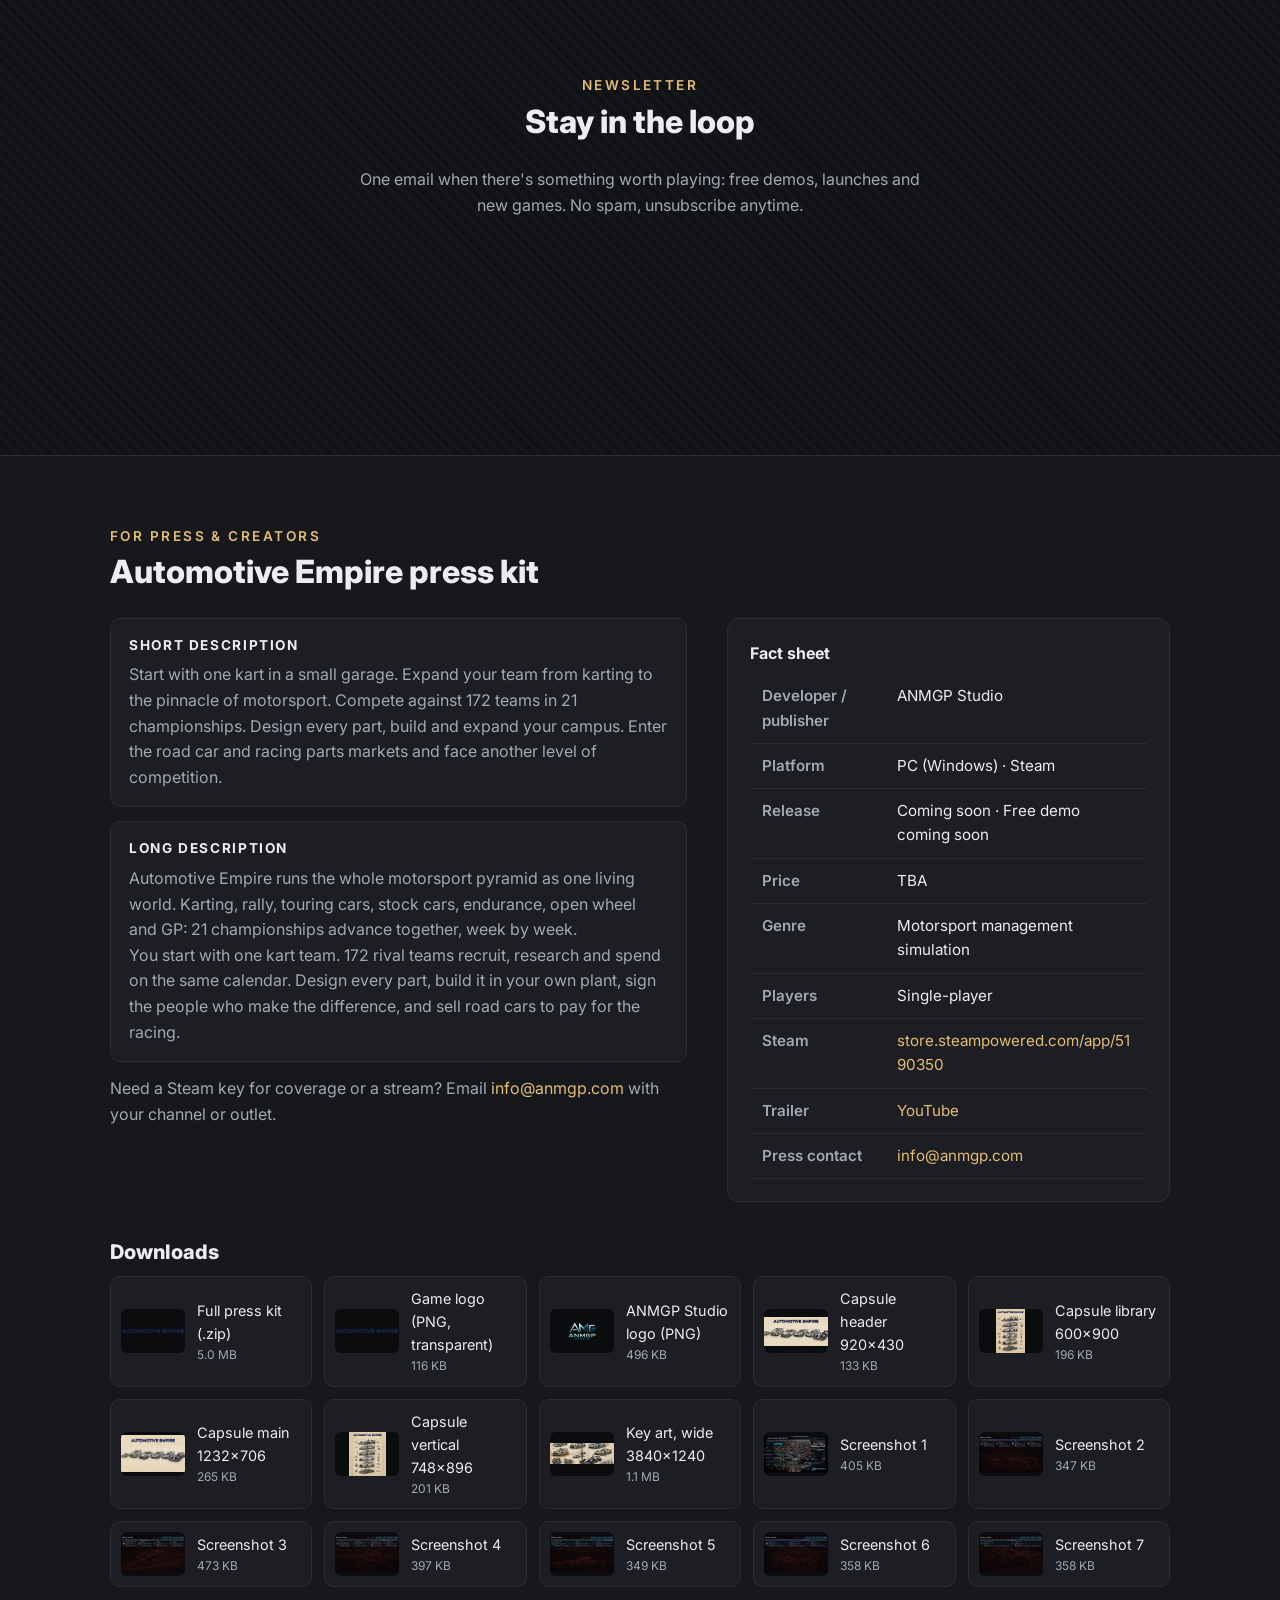
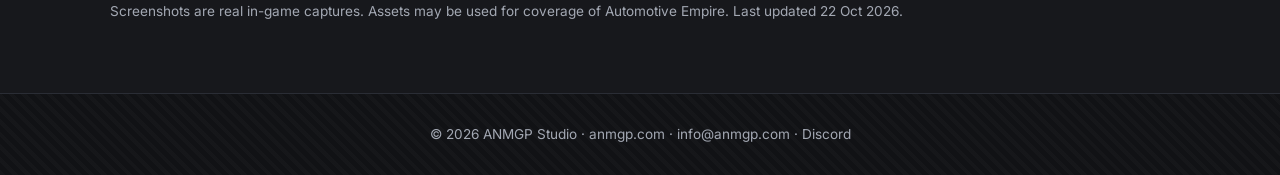
==== commit 94f496ab: "New capsule art on site and press kits; navy AE logo; Steam short descriptions Co-Authored-By: Claud" ====
--- a/automotive-empire/index.html
+++ b/automotive-empire/index.html
@@ -4,9 +4,9 @@
 <meta charset="utf-8">
 <meta name="viewport" content="width=device-width, initial-scale=1">
 <title>Automotive Empire — ANMGP Studio</title>
-<meta name="description" content="Start with one kart in a small garage. Climb to GP while 21 championships in 7 disciplines run at once and 172 rival teams sign, research and spend on the same calendar. Design every part, build it in your own plant, and sell road cars to fund the racing.">
+<meta name="description" content="Start with one kart in a small garage. Expand your team from karting to the pinnacle of motorsport. Compete against 172 teams in 21 championships. Design every part, build and expand your campus. Enter the road car and racing parts markets and face another level of competition.">
 <meta property="og:title" content="Automotive Empire — ANMGP Studio">
-<meta property="og:description" content="Start with one kart in a small garage. Climb to GP while 21 championships in 7 disciplines run at once and 172 rival teams sign, research and spend on the same calendar. Design every part, build it in your own plant, and sell road cars to fund the racing.">
+<meta property="og:description" content="Start with one kart in a small garage. Expand your team from karting to the pinnacle of motorsport. Compete against 172 teams in 21 championships. Design every part, build and expand your campus. Enter the road car and racing parts markets and face another level of competition.">
 <meta property="og:image" content="https://anmgp.com/automotive-empire/press/automotive-empire-capsule-main-1232x706.jpg">
 <meta property="og:url" content="https://anmgp.com/automotive-empire/">
 <meta name="twitter:card" content="summary_large_image">
@@ -15,7 +15,7 @@
 <link rel="icon" href="/favicon.png">
 <link rel="preconnect" href="https://fonts.googleapis.com">
 <link href="https://fonts.googleapis.com/css2?family=Inter:wght@400;600;800&display=swap" rel="stylesheet">
-<link rel="stylesheet" href="/style.css?v=4">
+<link rel="stylesheet" href="/style.css?v=5">
 </head>
 <body class="ae">
 <nav><div class="wrap">
@@ -25,7 +25,7 @@
     <ul class="sub"><li><a href="/trench-league/">Trench League</a></li><li><a href="/automotive-empire/" class="cur">Automotive Empire</a></li></ul></li><li><a href="#newsletter">Newsletter</a></li><li><a href="#press-kit">Press</a></li></ul>
 </div></nav>
 
-<header class="ghero" style="background-image:url('/automotive-empire/hero.jpg')"><div class="wrap">
+<header class="ghero" style="background-image:url('/automotive-empire/hero.jpg?v=2')"><div class="wrap">
   <img class="glogo" src="/automotive-empire/press/automotive-empire-logo.png" alt="Automotive Empire">
   <div><span class="tag">PC · Steam</span><span class="tag">Free demo coming soon</span><span class="tag">Single-player</span></div>
   <p class="lead">Start with one kart. Take the whole pyramid. A deep motorsport management sim where 21 championships run at once.</p>
@@ -70,14 +70,14 @@
   <h2>Automotive Empire press kit</h2>
   <div class="cols">
     <div>
-      <div class="copy"><h4>Short description</h4>Start with one kart in a small garage. Climb to GP while 21 championships in 7 disciplines run at once and 172 rival teams sign, research and spend on the same calendar. Design every part, build it in your own plant, and sell road cars to fund the racing.</div>
+      <div class="copy"><h4>Short description</h4>Start with one kart in a small garage. Expand your team from karting to the pinnacle of motorsport. Compete against 172 teams in 21 championships. Design every part, build and expand your campus. Enter the road car and racing parts markets and face another level of competition.</div>
       <div class="copy"><h4>Long description</h4><p>Automotive Empire runs the whole motorsport pyramid as one living world. Karting, rally, touring cars, stock cars, endurance, open wheel and GP: 21 championships advance together, week by week.</p><p class="muted">You start with one kart team. 172 rival teams recruit, research and spend on the same calendar. Design every part, build it in your own plant, sign the people who make the difference, and sell road cars to pay for the racing.</p></div>
       <p class="muted">Need a Steam key for coverage or a stream? Email <a href="mailto:info@anmgp.com?subject=Automotive%20Empire%20key%20request">info@anmgp.com</a> with your channel or outlet.</p>
     </div>
     <div class="box"><h4>Fact sheet</h4><table class="facts"><tr><th>Developer / publisher</th><td>ANMGP Studio</td></tr><tr><th>Platform</th><td>PC (Windows) · Steam</td></tr><tr><th>Release</th><td>Coming soon · Free demo coming soon</td></tr><tr><th>Price</th><td>TBA</td></tr><tr><th>Genre</th><td>Motorsport management simulation</td></tr><tr><th>Players</th><td>Single-player</td></tr><tr><th>Steam</th><td><a href="https://store.steampowered.com/app/5190350/Automotive_Empire/" target="_blank" rel="noopener">store.steampowered.com/app/5190350</a></td></tr><tr><th>Trailer</th><td><a href="https://www.youtube.com/watch?v=Cq5T_GW8Kr4" target="_blank" rel="noopener">YouTube</a></td></tr><tr><th>Press contact</th><td><a href="mailto:info@anmgp.com">info@anmgp.com</a></td></tr></table></div>
   </div>
   <h3 style="margin-top:34px">Downloads</h3>
-  <div class="dl"><a href="/automotive-empire/press/automotive-empire-presskit.zip" download><img src="/automotive-empire/press/automotive-empire-logo.png" alt="" loading="lazy"><span>Full press kit (.zip)<small>3.9 MB</small></span></a><a href="/automotive-empire/press/automotive-empire-logo.png" download><img src="/automotive-empire/press/automotive-empire-logo.png" alt="" loading="lazy"><span>Game logo (PNG, transparent)<small>246 KB</small></span></a><a href="/press/anmgp-studio-logo.png" download><img src="/press/anmgp-studio-logo.png" alt="" loading="lazy"><span>ANMGP Studio logo (PNG)<small>496 KB</small></span></a><a href="/automotive-empire/press/automotive-empire-capsule-header-920x430.jpg" download><img src="/automotive-empire/press/automotive-empire-capsule-header-920x430.jpg" alt="" loading="lazy"><span>Capsule header 920x430<small>121 KB</small></span></a><a href="/automotive-empire/press/automotive-empire-capsule-library-600x900.jpg" download><img src="/automotive-empire/press/automotive-empire-capsule-library-600x900.jpg" alt="" loading="lazy"><span>Capsule library 600x900<small>167 KB</small></span></a><a href="/automotive-empire/press/automotive-empire-capsule-main-1232x706.jpg" download><img src="/automotive-empire/press/automotive-empire-capsule-main-1232x706.jpg" alt="" loading="lazy"><span>Capsule main 1232x706<small>225 KB</small></span></a><a href="/automotive-empire/press/automotive-empire-capsule-vertical-748x896.jpg" download><img src="/automotive-empire/press/automotive-empire-capsule-vertical-748x896.jpg" alt="" loading="lazy"><span>Capsule vertical 748x896<small>201 KB</small></span></a><a href="/automotive-empire/press/automotive-empire-screenshot-01-choose-entry-point.jpg" download><img src="/automotive-empire/press/automotive-empire-screenshot-01-choose-entry-point.jpg" alt="" loading="lazy"><span>Screenshot 1<small>405 KB</small></span></a><a href="/automotive-empire/press/automotive-empire-screenshot-02-gp-championship.jpg" download><img src="/automotive-empire/press/automotive-empire-screenshot-02-gp-championship.jpg" alt="" loading="lazy"><span>Screenshot 2<small>347 KB</small></span></a><a href="/automotive-empire/press/automotive-empire-screenshot-03-rally.jpg" download><img src="/automotive-empire/press/automotive-empire-screenshot-03-rally.jpg" alt="" loading="lazy"><span>Screenshot 3<small>473 KB</small></span></a><a href="/automotive-empire/press/automotive-empire-screenshot-04-stock-cars.jpg" download><img src="/automotive-empire/press/automotive-empire-screenshot-04-stock-cars.jpg" alt="" loading="lazy"><span>Screenshot 4<small>397 KB</small></span></a><a href="/automotive-empire/press/automotive-empire-screenshot-05-endurance.jpg" download><img src="/automotive-empire/press/automotive-empire-screenshot-05-endurance.jpg" alt="" loading="lazy"><span>Screenshot 5<small>349 KB</small></span></a><a href="/automotive-empire/press/automotive-empire-screenshot-06-open-wheel.jpg" download><img src="/automotive-empire/press/automotive-empire-screenshot-06-open-wheel.jpg" alt="" loading="lazy"><span>Screenshot 6<small>358 KB</small></span></a><a href="/automotive-empire/press/automotive-empire-screenshot-07-touring-cars.jpg" download><img src="/automotive-empire/press/automotive-empire-screenshot-07-touring-cars.jpg" alt="" loading="lazy"><span>Screenshot 7<small>358 KB</small></span></a></div>
+  <div class="dl"><a href="/automotive-empire/press/automotive-empire-presskit.zip" download><img src="/automotive-empire/press/automotive-empire-logo.png" alt="" loading="lazy"><span>Full press kit (.zip)<small>5.0 MB</small></span></a><a href="/automotive-empire/press/automotive-empire-logo.png" download><img src="/automotive-empire/press/automotive-empire-logo.png" alt="" loading="lazy"><span>Game logo (PNG, transparent)<small>116 KB</small></span></a><a href="/press/anmgp-studio-logo.png" download><img src="/press/anmgp-studio-logo.png" alt="" loading="lazy"><span>ANMGP Studio logo (PNG)<small>496 KB</small></span></a><a href="/automotive-empire/press/automotive-empire-capsule-header-920x430.jpg" download><img src="/automotive-empire/press/automotive-empire-capsule-header-920x430.jpg" alt="" loading="lazy"><span>Capsule header 920x430<small>133 KB</small></span></a><a href="/automotive-empire/press/automotive-empire-capsule-library-600x900.jpg" download><img src="/automotive-empire/press/automotive-empire-capsule-library-600x900.jpg" alt="" loading="lazy"><span>Capsule library 600x900<small>196 KB</small></span></a><a href="/automotive-empire/press/automotive-empire-capsule-main-1232x706.jpg" download><img src="/automotive-empire/press/automotive-empire-capsule-main-1232x706.jpg" alt="" loading="lazy"><span>Capsule main 1232x706<small>265 KB</small></span></a><a href="/automotive-empire/press/automotive-empire-capsule-vertical-748x896.jpg" download><img src="/automotive-empire/press/automotive-empire-capsule-vertical-748x896.jpg" alt="" loading="lazy"><span>Capsule vertical 748x896<small>201 KB</small></span></a><a href="/automotive-empire/press/automotive-empire-keyart-wide-3840x1240.jpg" download><img src="/automotive-empire/press/automotive-empire-keyart-wide-3840x1240.jpg" alt="" loading="lazy"><span>Key art, wide 3840x1240<small>1.1 MB</small></span></a><a href="/automotive-empire/press/automotive-empire-screenshot-01-choose-entry-point.jpg" download><img src="/automotive-empire/press/automotive-empire-screenshot-01-choose-entry-point.jpg" alt="" loading="lazy"><span>Screenshot 1<small>405 KB</small></span></a><a href="/automotive-empire/press/automotive-empire-screenshot-02-gp-championship.jpg" download><img src="/automotive-empire/press/automotive-empire-screenshot-02-gp-championship.jpg" alt="" loading="lazy"><span>Screenshot 2<small>347 KB</small></span></a><a href="/automotive-empire/press/automotive-empire-screenshot-03-rally.jpg" download><img src="/automotive-empire/press/automotive-empire-screenshot-03-rally.jpg" alt="" loading="lazy"><span>Screenshot 3<small>473 KB</small></span></a><a href="/automotive-empire/press/automotive-empire-screenshot-04-stock-cars.jpg" download><img src="/automotive-empire/press/automotive-empire-screenshot-04-stock-cars.jpg" alt="" loading="lazy"><span>Screenshot 4<small>397 KB</small></span></a><a href="/automotive-empire/press/automotive-empire-screenshot-05-endurance.jpg" download><img src="/automotive-empire/press/automotive-empire-screenshot-05-endurance.jpg" alt="" loading="lazy"><span>Screenshot 5<small>349 KB</small></span></a><a href="/automotive-empire/press/automotive-empire-screenshot-06-open-wheel.jpg" download><img src="/automotive-empire/press/automotive-empire-screenshot-06-open-wheel.jpg" alt="" loading="lazy"><span>Screenshot 6<small>358 KB</small></span></a><a href="/automotive-empire/press/automotive-empire-screenshot-07-touring-cars.jpg" download><img src="/automotive-empire/press/automotive-empire-screenshot-07-touring-cars.jpg" alt="" loading="lazy"><span>Screenshot 7<small>358 KB</small></span></a></div>
   <p class="note">Screenshots are real in-game captures. Assets may be used for coverage of Automotive Empire. Last updated 22 Oct 2026.</p>
 </div></section>
 <footer><div class="wrap">© 2026 ANMGP Studio · <a href="/">anmgp.com</a> · <a href="mailto:info@anmgp.com">info@anmgp.com</a> · <a href="https://discord.gg/rN68SsDpm" target="_blank" rel="noopener">Discord</a></div></footer>
--- a/style.css
+++ b/style.css
@@ -75,6 +75,7 @@
 .ghero::before{content:"";position:absolute;inset:0;background:linear-gradient(180deg,rgba(17,18,21,.15) 0%,rgba(17,18,21,.55) 55%,var(--bg) 100%)}
 .ghero .wrap{position:relative;padding-top:120px;padding-bottom:48px;width:100%}
 .ghero .glogo{width:min(420px,75vw);display:block;margin-bottom:18px;filter:drop-shadow(0 8px 22px rgba(0,0,0,.8))}
+.ae .ghero .glogo{width:min(520px,85vw);box-sizing:border-box;background:rgba(243,236,222,.94);padding:16px 22px;border-radius:6px;filter:drop-shadow(0 8px 22px rgba(0,0,0,.6))}
 .ghero p.lead{color:#d9dbe1;margin:6px 0 22px;text-shadow:0 2px 10px rgba(0,0,0,.8)}
 .cols{display:grid;grid-template-columns:1.3fr 1fr;gap:40px;align-items:start}
 .feat{list-style:none;display:grid;gap:12px}
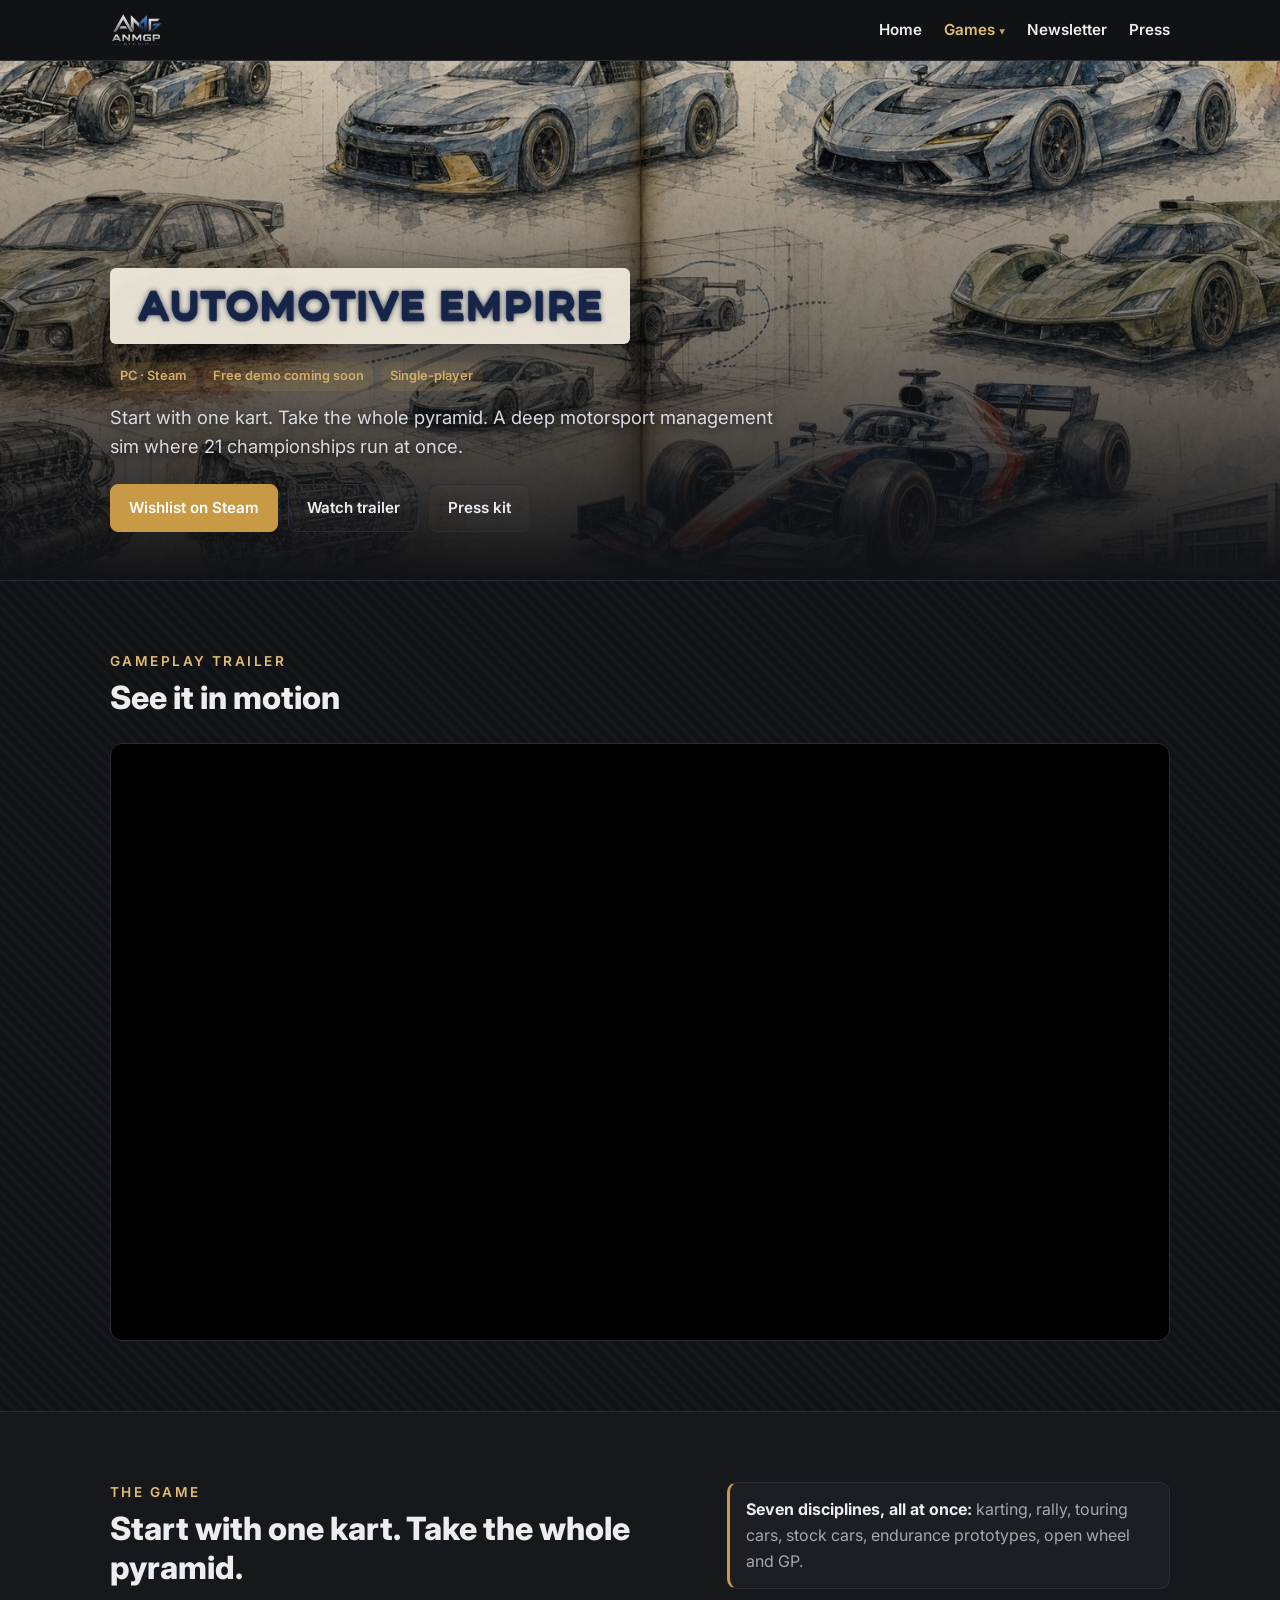
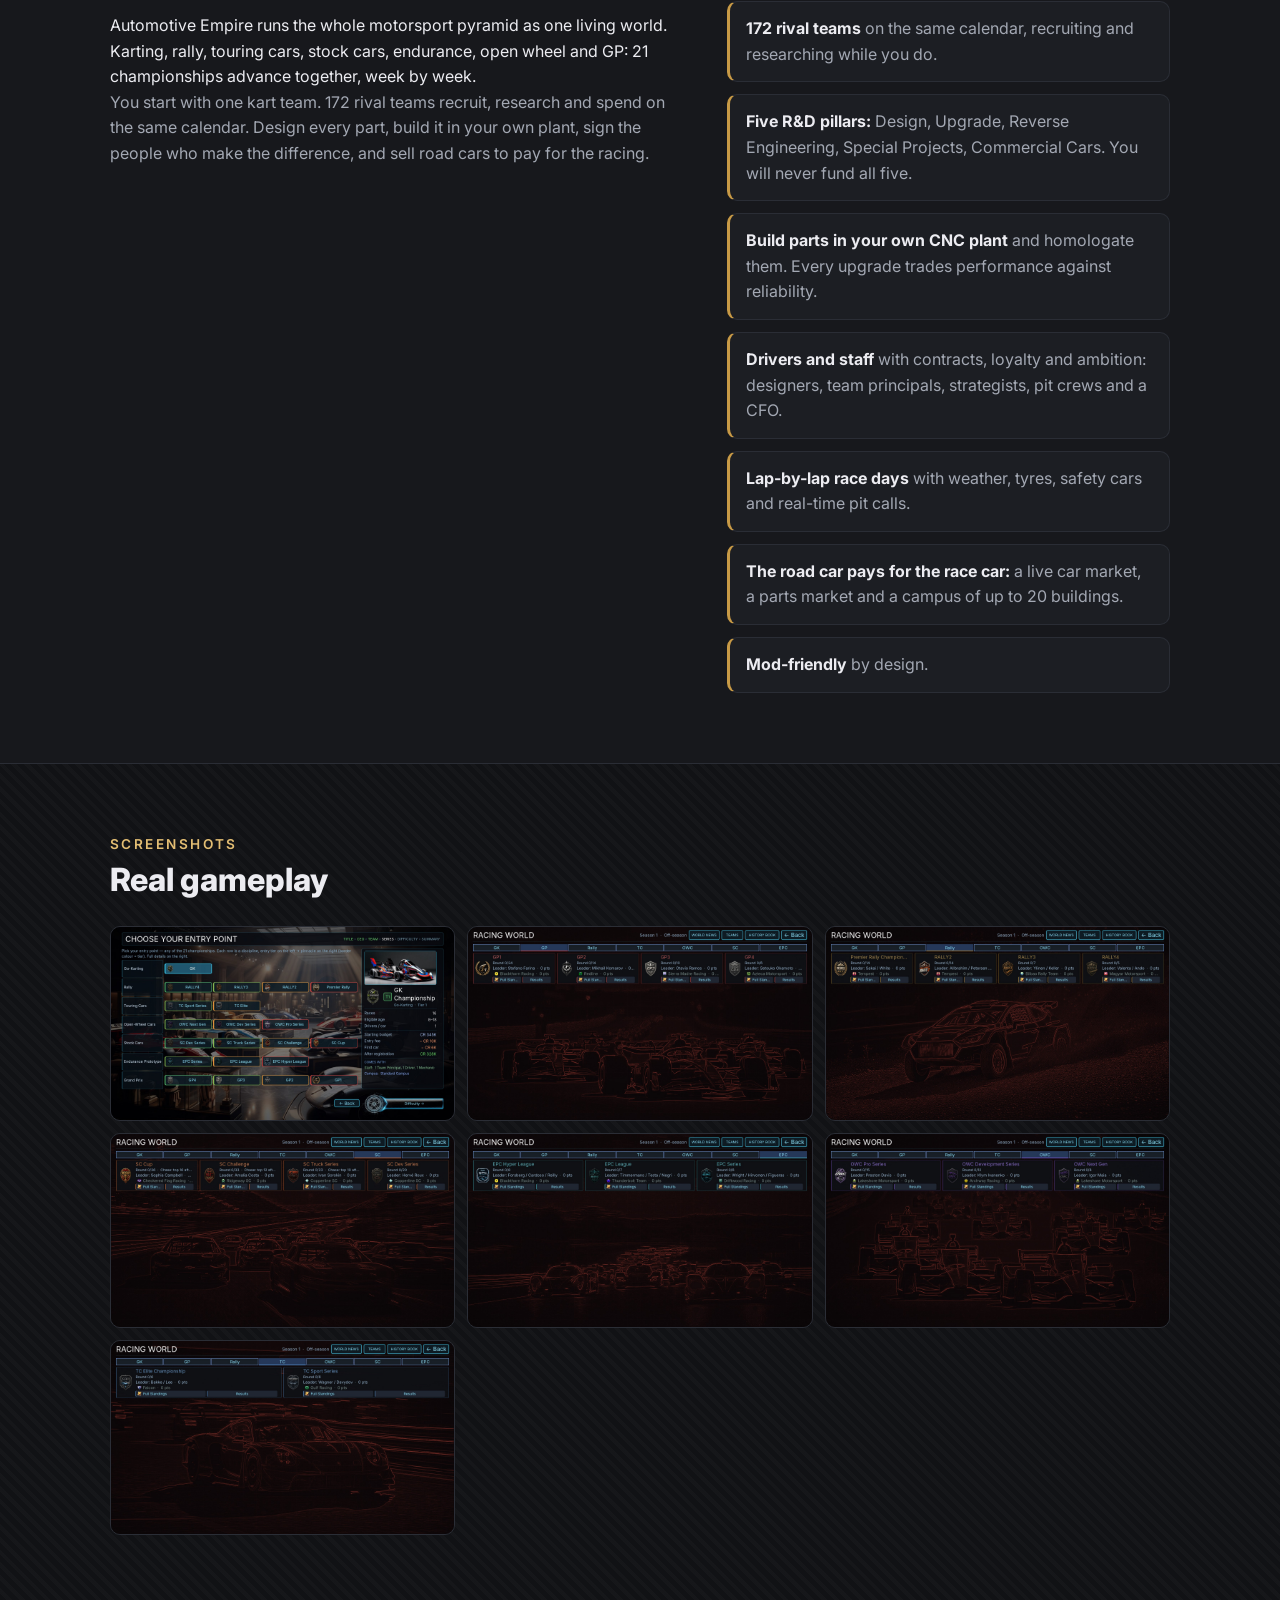
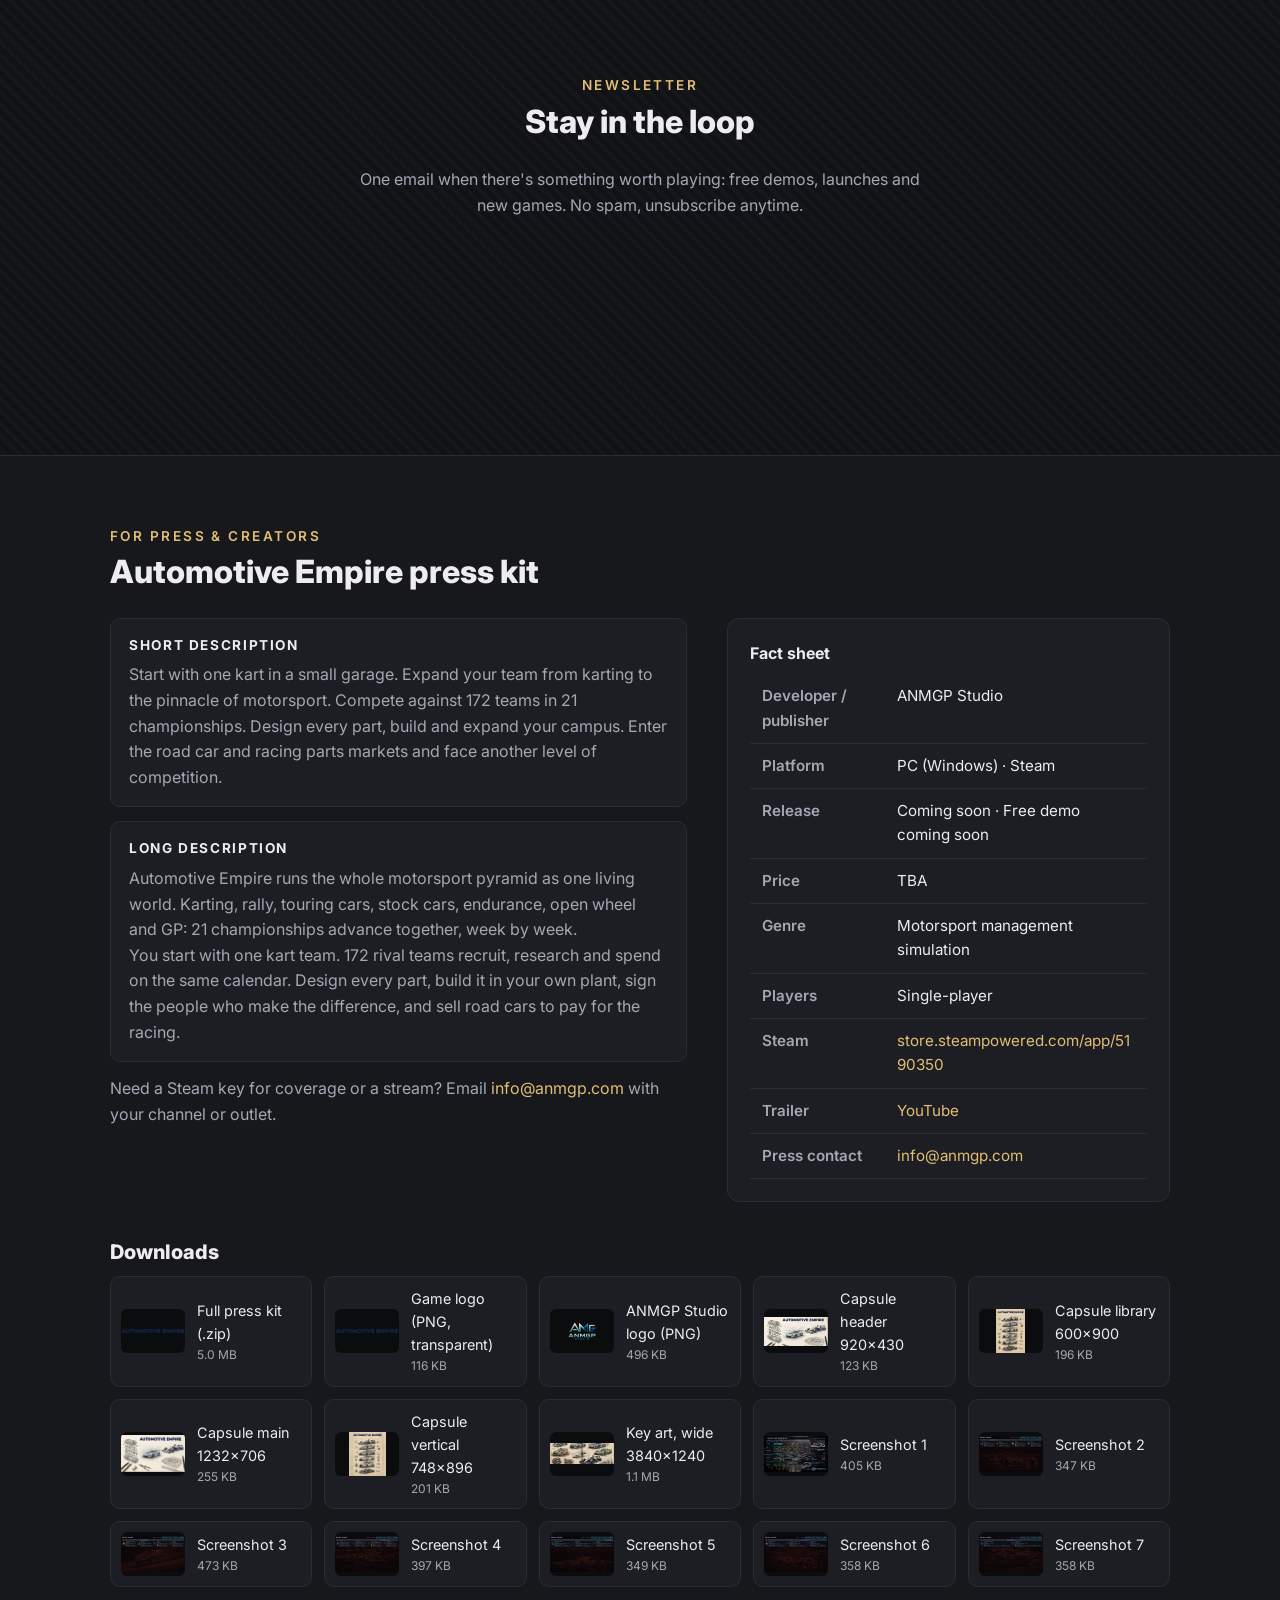
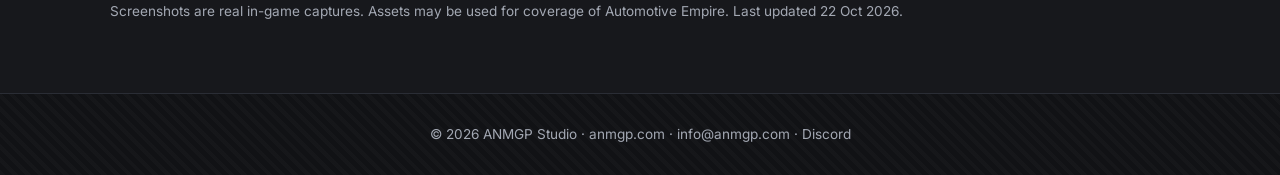
==== commit 14ee592e: "AE: management-themed main/header capsules on site and press kit Co-Authored-By: Claude Opus 5.5 <no" ====
--- a/automotive-empire/index.html
+++ b/automotive-empire/index.html
@@ -77,7 +77,7 @@
     <div class="box"><h4>Fact sheet</h4><table class="facts"><tr><th>Developer / publisher</th><td>ANMGP Studio</td></tr><tr><th>Platform</th><td>PC (Windows) · Steam</td></tr><tr><th>Release</th><td>Coming soon · Free demo coming soon</td></tr><tr><th>Price</th><td>TBA</td></tr><tr><th>Genre</th><td>Motorsport management simulation</td></tr><tr><th>Players</th><td>Single-player</td></tr><tr><th>Steam</th><td><a href="https://store.steampowered.com/app/5190350/Automotive_Empire/" target="_blank" rel="noopener">store.steampowered.com/app/5190350</a></td></tr><tr><th>Trailer</th><td><a href="https://www.youtube.com/watch?v=Cq5T_GW8Kr4" target="_blank" rel="noopener">YouTube</a></td></tr><tr><th>Press contact</th><td><a href="mailto:info@anmgp.com">info@anmgp.com</a></td></tr></table></div>
   </div>
   <h3 style="margin-top:34px">Downloads</h3>
-  <div class="dl"><a href="/automotive-empire/press/automotive-empire-presskit.zip" download><img src="/automotive-empire/press/automotive-empire-logo.png" alt="" loading="lazy"><span>Full press kit (.zip)<small>5.0 MB</small></span></a><a href="/automotive-empire/press/automotive-empire-logo.png" download><img src="/automotive-empire/press/automotive-empire-logo.png" alt="" loading="lazy"><span>Game logo (PNG, transparent)<small>116 KB</small></span></a><a href="/press/anmgp-studio-logo.png" download><img src="/press/anmgp-studio-logo.png" alt="" loading="lazy"><span>ANMGP Studio logo (PNG)<small>496 KB</small></span></a><a href="/automotive-empire/press/automotive-empire-capsule-header-920x430.jpg" download><img src="/automotive-empire/press/automotive-empire-capsule-header-920x430.jpg" alt="" loading="lazy"><span>Capsule header 920x430<small>133 KB</small></span></a><a href="/automotive-empire/press/automotive-empire-capsule-library-600x900.jpg" download><img src="/automotive-empire/press/automotive-empire-capsule-library-600x900.jpg" alt="" loading="lazy"><span>Capsule library 600x900<small>196 KB</small></span></a><a href="/automotive-empire/press/automotive-empire-capsule-main-1232x706.jpg" download><img src="/automotive-empire/press/automotive-empire-capsule-main-1232x706.jpg" alt="" loading="lazy"><span>Capsule main 1232x706<small>265 KB</small></span></a><a href="/automotive-empire/press/automotive-empire-capsule-vertical-748x896.jpg" download><img src="/automotive-empire/press/automotive-empire-capsule-vertical-748x896.jpg" alt="" loading="lazy"><span>Capsule vertical 748x896<small>201 KB</small></span></a><a href="/automotive-empire/press/automotive-empire-keyart-wide-3840x1240.jpg" download><img src="/automotive-empire/press/automotive-empire-keyart-wide-3840x1240.jpg" alt="" loading="lazy"><span>Key art, wide 3840x1240<small>1.1 MB</small></span></a><a href="/automotive-empire/press/automotive-empire-screenshot-01-choose-entry-point.jpg" download><img src="/automotive-empire/press/automotive-empire-screenshot-01-choose-entry-point.jpg" alt="" loading="lazy"><span>Screenshot 1<small>405 KB</small></span></a><a href="/automotive-empire/press/automotive-empire-screenshot-02-gp-championship.jpg" download><img src="/automotive-empire/press/automotive-empire-screenshot-02-gp-championship.jpg" alt="" loading="lazy"><span>Screenshot 2<small>347 KB</small></span></a><a href="/automotive-empire/press/automotive-empire-screenshot-03-rally.jpg" download><img src="/automotive-empire/press/automotive-empire-screenshot-03-rally.jpg" alt="" loading="lazy"><span>Screenshot 3<small>473 KB</small></span></a><a href="/automotive-empire/press/automotive-empire-screenshot-04-stock-cars.jpg" download><img src="/automotive-empire/press/automotive-empire-screenshot-04-stock-cars.jpg" alt="" loading="lazy"><span>Screenshot 4<small>397 KB</small></span></a><a href="/automotive-empire/press/automotive-empire-screenshot-05-endurance.jpg" download><img src="/automotive-empire/press/automotive-empire-screenshot-05-endurance.jpg" alt="" loading="lazy"><span>Screenshot 5<small>349 KB</small></span></a><a href="/automotive-empire/press/automotive-empire-screenshot-06-open-wheel.jpg" download><img src="/automotive-empire/press/automotive-empire-screenshot-06-open-wheel.jpg" alt="" loading="lazy"><span>Screenshot 6<small>358 KB</small></span></a><a href="/automotive-empire/press/automotive-empire-screenshot-07-touring-cars.jpg" download><img src="/automotive-empire/press/automotive-empire-screenshot-07-touring-cars.jpg" alt="" loading="lazy"><span>Screenshot 7<small>358 KB</small></span></a></div>
+  <div class="dl"><a href="/automotive-empire/press/automotive-empire-presskit.zip" download><img src="/automotive-empire/press/automotive-empire-logo.png" alt="" loading="lazy"><span>Full press kit (.zip)<small>5.0 MB</small></span></a><a href="/automotive-empire/press/automotive-empire-logo.png" download><img src="/automotive-empire/press/automotive-empire-logo.png" alt="" loading="lazy"><span>Game logo (PNG, transparent)<small>116 KB</small></span></a><a href="/press/anmgp-studio-logo.png" download><img src="/press/anmgp-studio-logo.png" alt="" loading="lazy"><span>ANMGP Studio logo (PNG)<small>496 KB</small></span></a><a href="/automotive-empire/press/automotive-empire-capsule-header-920x430.jpg" download><img src="/automotive-empire/press/automotive-empire-capsule-header-920x430.jpg" alt="" loading="lazy"><span>Capsule header 920x430<small>123 KB</small></span></a><a href="/automotive-empire/press/automotive-empire-capsule-library-600x900.jpg" download><img src="/automotive-empire/press/automotive-empire-capsule-library-600x900.jpg" alt="" loading="lazy"><span>Capsule library 600x900<small>196 KB</small></span></a><a href="/automotive-empire/press/automotive-empire-capsule-main-1232x706.jpg" download><img src="/automotive-empire/press/automotive-empire-capsule-main-1232x706.jpg" alt="" loading="lazy"><span>Capsule main 1232x706<small>255 KB</small></span></a><a href="/automotive-empire/press/automotive-empire-capsule-vertical-748x896.jpg" download><img src="/automotive-empire/press/automotive-empire-capsule-vertical-748x896.jpg" alt="" loading="lazy"><span>Capsule vertical 748x896<small>201 KB</small></span></a><a href="/automotive-empire/press/automotive-empire-keyart-wide-3840x1240.jpg" download><img src="/automotive-empire/press/automotive-empire-keyart-wide-3840x1240.jpg" alt="" loading="lazy"><span>Key art, wide 3840x1240<small>1.1 MB</small></span></a><a href="/automotive-empire/press/automotive-empire-screenshot-01-choose-entry-point.jpg" download><img src="/automotive-empire/press/automotive-empire-screenshot-01-choose-entry-point.jpg" alt="" loading="lazy"><span>Screenshot 1<small>405 KB</small></span></a><a href="/automotive-empire/press/automotive-empire-screenshot-02-gp-championship.jpg" download><img src="/automotive-empire/press/automotive-empire-screenshot-02-gp-championship.jpg" alt="" loading="lazy"><span>Screenshot 2<small>347 KB</small></span></a><a href="/automotive-empire/press/automotive-empire-screenshot-03-rally.jpg" download><img src="/automotive-empire/press/automotive-empire-screenshot-03-rally.jpg" alt="" loading="lazy"><span>Screenshot 3<small>473 KB</small></span></a><a href="/automotive-empire/press/automotive-empire-screenshot-04-stock-cars.jpg" download><img src="/automotive-empire/press/automotive-empire-screenshot-04-stock-cars.jpg" alt="" loading="lazy"><span>Screenshot 4<small>397 KB</small></span></a><a href="/automotive-empire/press/automotive-empire-screenshot-05-endurance.jpg" download><img src="/automotive-empire/press/automotive-empire-screenshot-05-endurance.jpg" alt="" loading="lazy"><span>Screenshot 5<small>349 KB</small></span></a><a href="/automotive-empire/press/automotive-empire-screenshot-06-open-wheel.jpg" download><img src="/automotive-empire/press/automotive-empire-screenshot-06-open-wheel.jpg" alt="" loading="lazy"><span>Screenshot 6<small>358 KB</small></span></a><a href="/automotive-empire/press/automotive-empire-screenshot-07-touring-cars.jpg" download><img src="/automotive-empire/press/automotive-empire-screenshot-07-touring-cars.jpg" alt="" loading="lazy"><span>Screenshot 7<small>358 KB</small></span></a></div>
   <p class="note">Screenshots are real in-game captures. Assets may be used for coverage of Automotive Empire. Last updated 22 Oct 2026.</p>
 </div></section>
 <footer><div class="wrap">© 2026 ANMGP Studio · <a href="/">anmgp.com</a> · <a href="mailto:info@anmgp.com">info@anmgp.com</a> · <a href="https://discord.gg/rN68SsDpm" target="_blank" rel="noopener">Discord</a></div></footer>
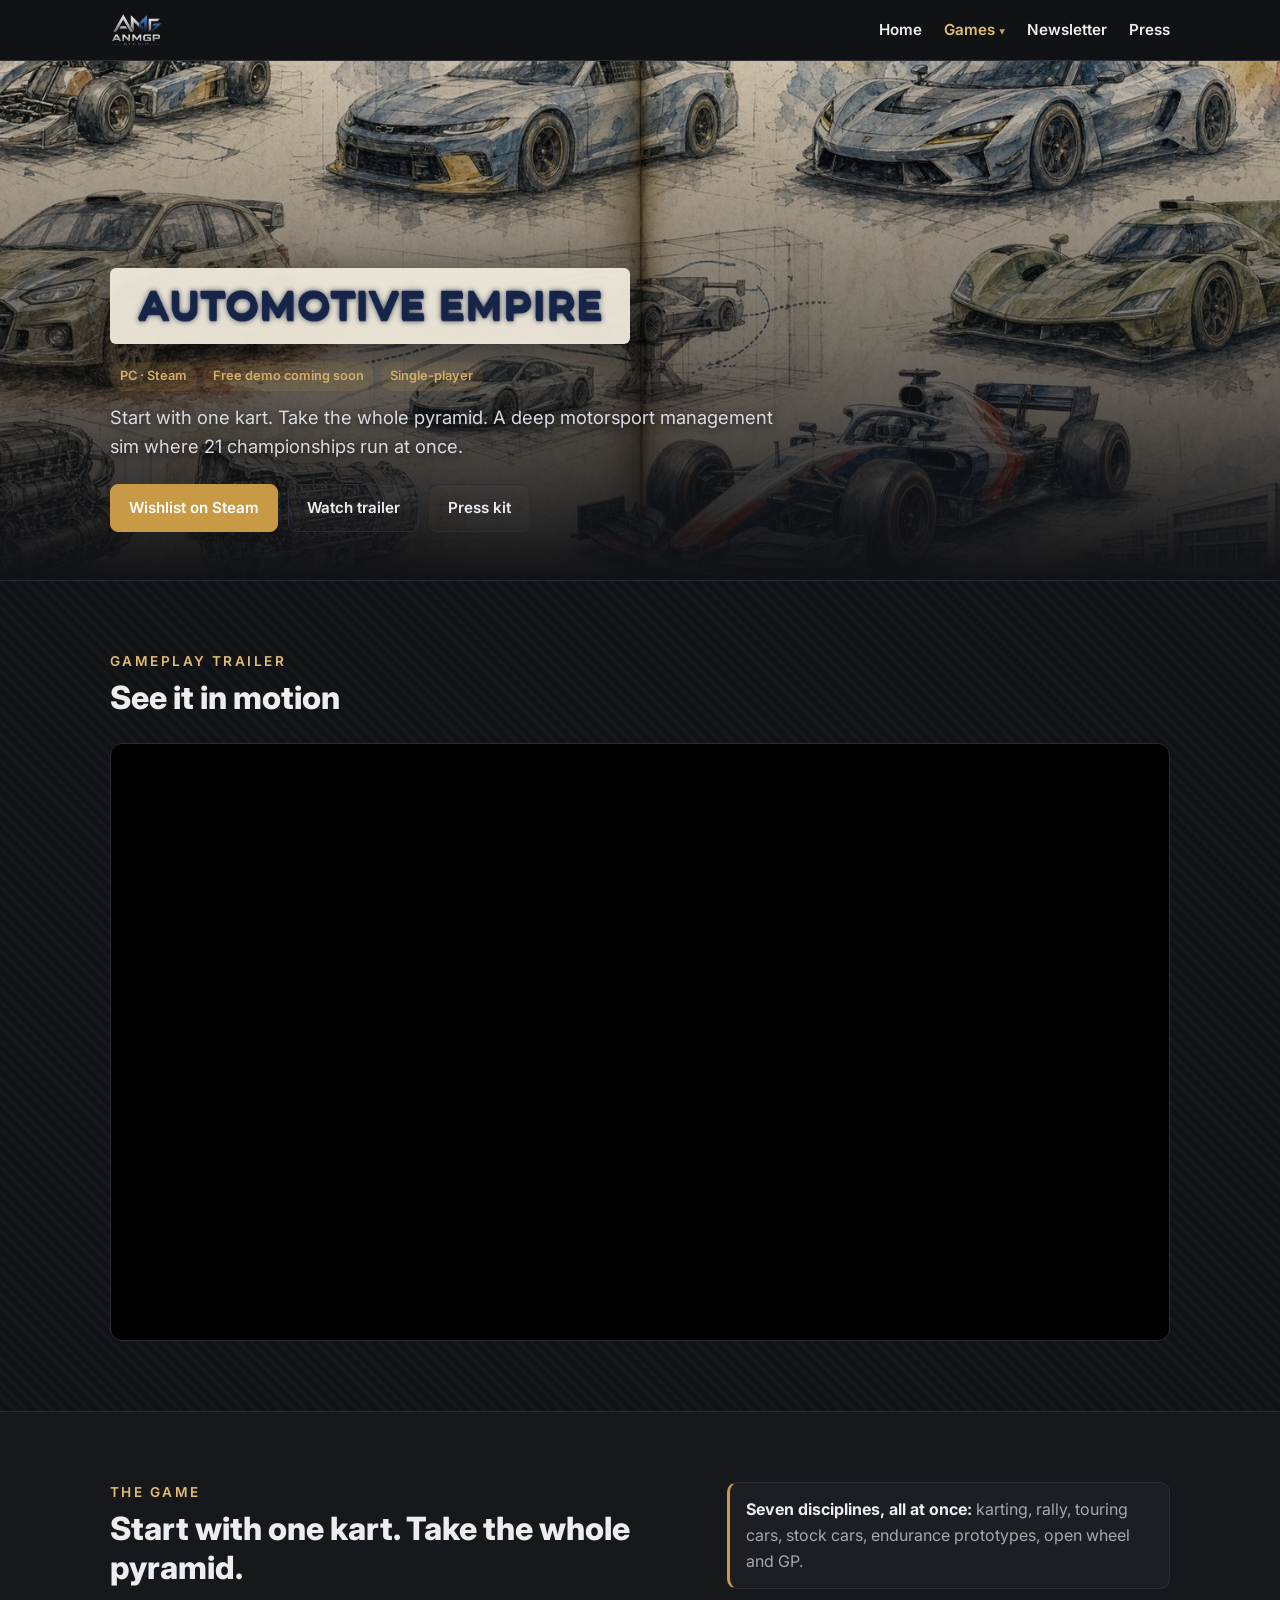
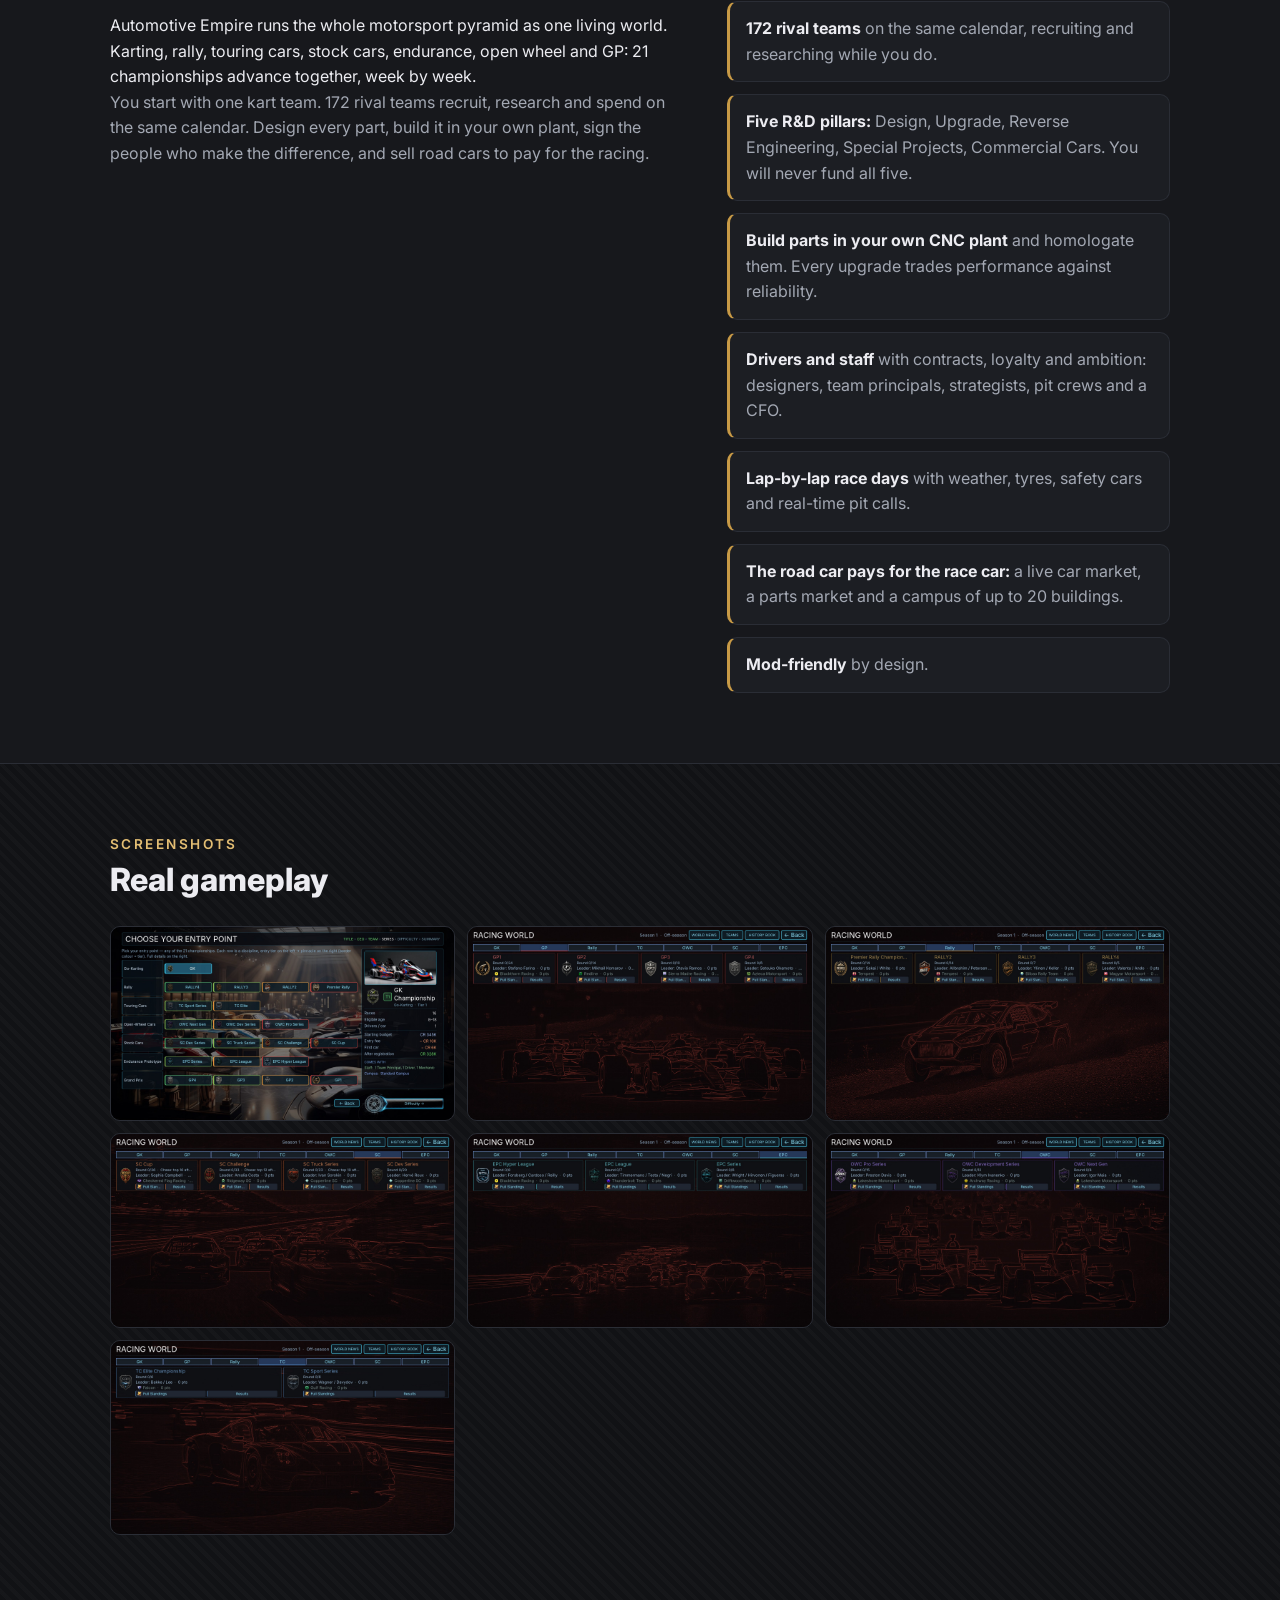
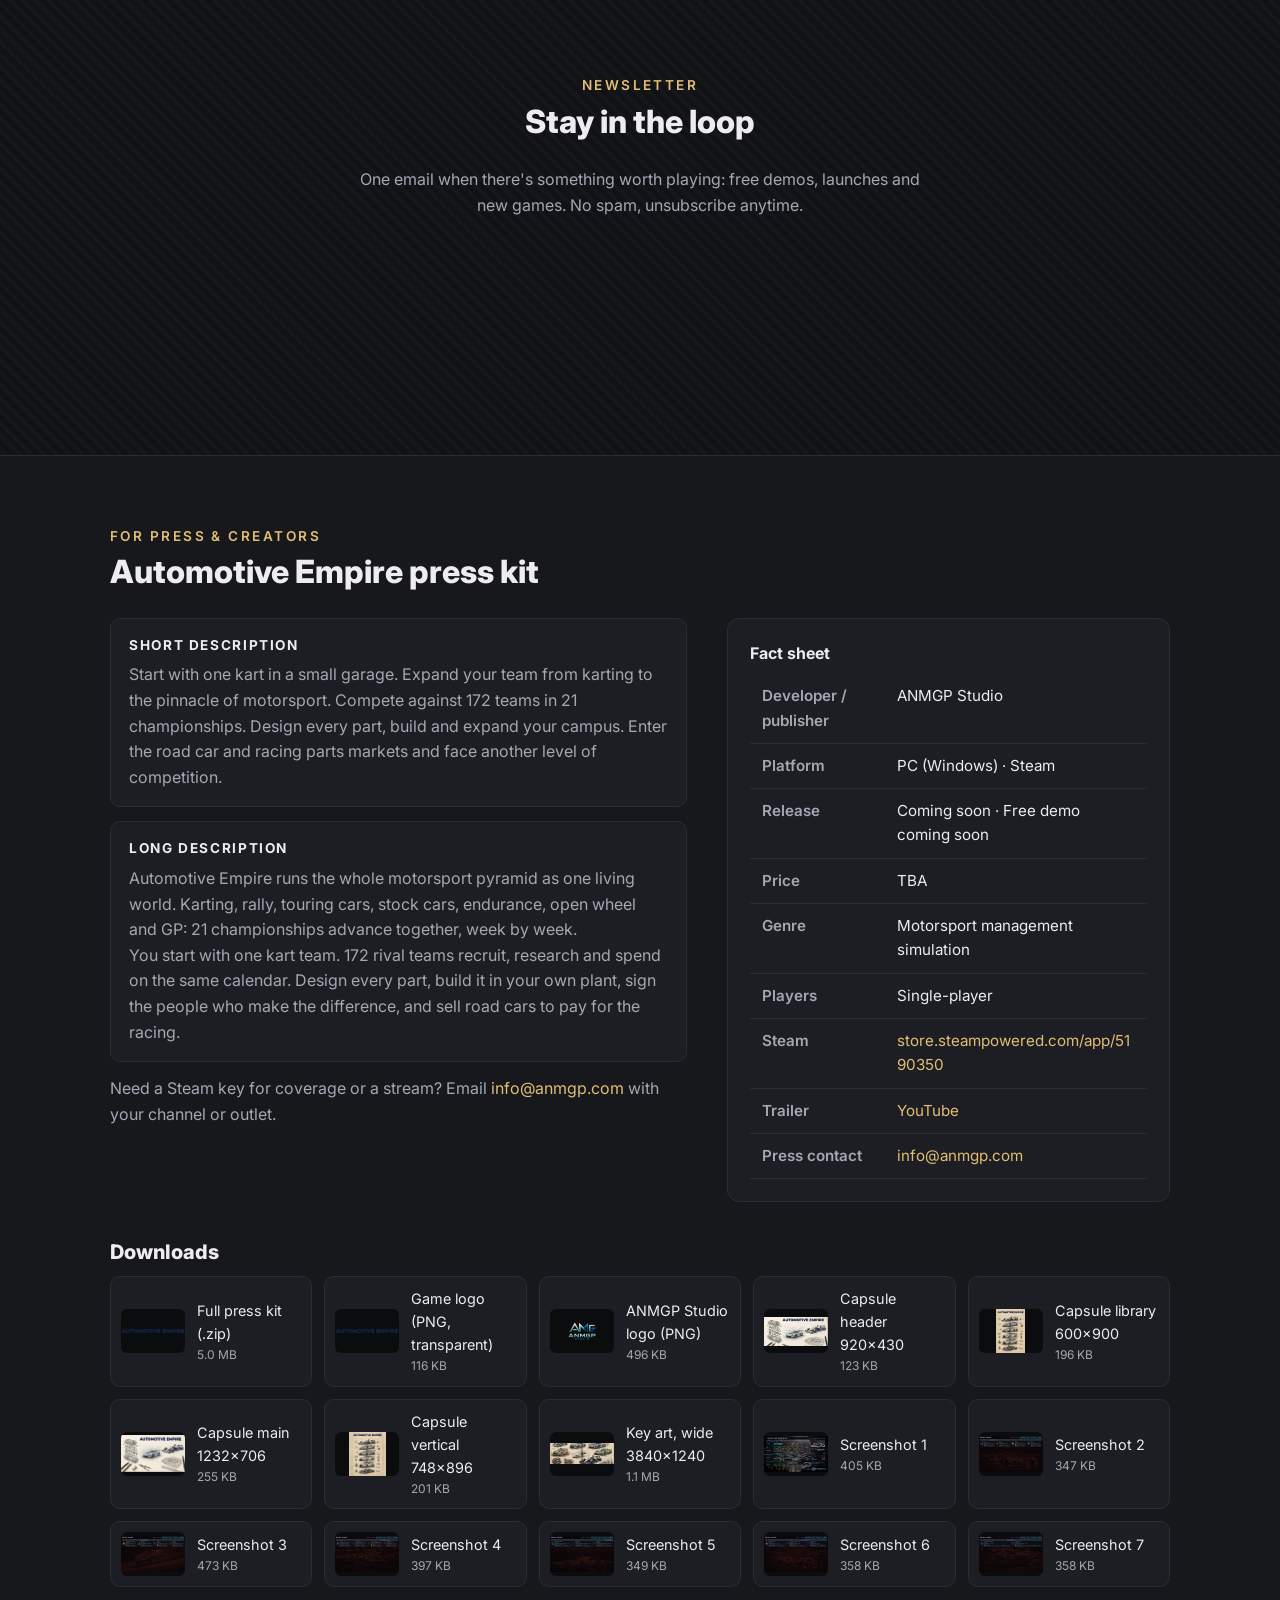
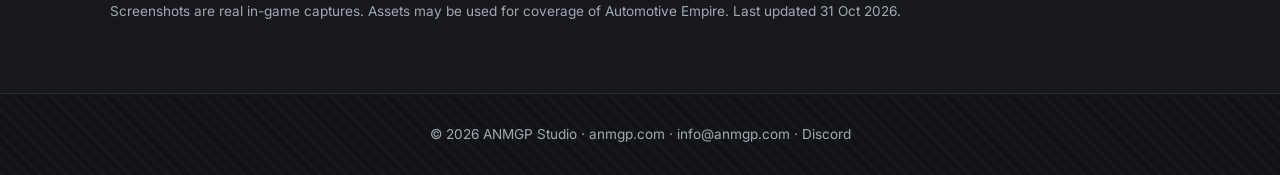
==== commit 2b2014a3: "TL: free demo out now on site and press kit; demo reels for social Co-Authored-By: Claude Opus 5.5 <" ====
--- a/automotive-empire/index.html
+++ b/automotive-empire/index.html
@@ -78,7 +78,7 @@
   </div>
   <h3 style="margin-top:34px">Downloads</h3>
   <div class="dl"><a href="/automotive-empire/press/automotive-empire-presskit.zip" download><img src="/automotive-empire/press/automotive-empire-logo.png" alt="" loading="lazy"><span>Full press kit (.zip)<small>5.0 MB</small></span></a><a href="/automotive-empire/press/automotive-empire-logo.png" download><img src="/automotive-empire/press/automotive-empire-logo.png" alt="" loading="lazy"><span>Game logo (PNG, transparent)<small>116 KB</small></span></a><a href="/press/anmgp-studio-logo.png" download><img src="/press/anmgp-studio-logo.png" alt="" loading="lazy"><span>ANMGP Studio logo (PNG)<small>496 KB</small></span></a><a href="/automotive-empire/press/automotive-empire-capsule-header-920x430.jpg" download><img src="/automotive-empire/press/automotive-empire-capsule-header-920x430.jpg" alt="" loading="lazy"><span>Capsule header 920x430<small>123 KB</small></span></a><a href="/automotive-empire/press/automotive-empire-capsule-library-600x900.jpg" download><img src="/automotive-empire/press/automotive-empire-capsule-library-600x900.jpg" alt="" loading="lazy"><span>Capsule library 600x900<small>196 KB</small></span></a><a href="/automotive-empire/press/automotive-empire-capsule-main-1232x706.jpg" download><img src="/automotive-empire/press/automotive-empire-capsule-main-1232x706.jpg" alt="" loading="lazy"><span>Capsule main 1232x706<small>255 KB</small></span></a><a href="/automotive-empire/press/automotive-empire-capsule-vertical-748x896.jpg" download><img src="/automotive-empire/press/automotive-empire-capsule-vertical-748x896.jpg" alt="" loading="lazy"><span>Capsule vertical 748x896<small>201 KB</small></span></a><a href="/automotive-empire/press/automotive-empire-keyart-wide-3840x1240.jpg" download><img src="/automotive-empire/press/automotive-empire-keyart-wide-3840x1240.jpg" alt="" loading="lazy"><span>Key art, wide 3840x1240<small>1.1 MB</small></span></a><a href="/automotive-empire/press/automotive-empire-screenshot-01-choose-entry-point.jpg" download><img src="/automotive-empire/press/automotive-empire-screenshot-01-choose-entry-point.jpg" alt="" loading="lazy"><span>Screenshot 1<small>405 KB</small></span></a><a href="/automotive-empire/press/automotive-empire-screenshot-02-gp-championship.jpg" download><img src="/automotive-empire/press/automotive-empire-screenshot-02-gp-championship.jpg" alt="" loading="lazy"><span>Screenshot 2<small>347 KB</small></span></a><a href="/automotive-empire/press/automotive-empire-screenshot-03-rally.jpg" download><img src="/automotive-empire/press/automotive-empire-screenshot-03-rally.jpg" alt="" loading="lazy"><span>Screenshot 3<small>473 KB</small></span></a><a href="/automotive-empire/press/automotive-empire-screenshot-04-stock-cars.jpg" download><img src="/automotive-empire/press/automotive-empire-screenshot-04-stock-cars.jpg" alt="" loading="lazy"><span>Screenshot 4<small>397 KB</small></span></a><a href="/automotive-empire/press/automotive-empire-screenshot-05-endurance.jpg" download><img src="/automotive-empire/press/automotive-empire-screenshot-05-endurance.jpg" alt="" loading="lazy"><span>Screenshot 5<small>349 KB</small></span></a><a href="/automotive-empire/press/automotive-empire-screenshot-06-open-wheel.jpg" download><img src="/automotive-empire/press/automotive-empire-screenshot-06-open-wheel.jpg" alt="" loading="lazy"><span>Screenshot 6<small>358 KB</small></span></a><a href="/automotive-empire/press/automotive-empire-screenshot-07-touring-cars.jpg" download><img src="/automotive-empire/press/automotive-empire-screenshot-07-touring-cars.jpg" alt="" loading="lazy"><span>Screenshot 7<small>358 KB</small></span></a></div>
-  <p class="note">Screenshots are real in-game captures. Assets may be used for coverage of Automotive Empire. Last updated 22 Oct 2026.</p>
+  <p class="note">Screenshots are real in-game captures. Assets may be used for coverage of Automotive Empire. Last updated 31 Oct 2026.</p>
 </div></section>
 <footer><div class="wrap">© 2026 ANMGP Studio · <a href="/">anmgp.com</a> · <a href="mailto:info@anmgp.com">info@anmgp.com</a> · <a href="https://discord.gg/rN68SsDpm" target="_blank" rel="noopener">Discord</a></div></footer>
 <script>document.querySelector(".menu-btn").addEventListener("click",function(){var n=document.querySelector("nav");n.classList.toggle("open");this.setAttribute("aria-expanded",n.classList.contains("open"))});document.querySelectorAll("nav ul a").forEach(function(a){a.addEventListener("click",function(){document.querySelector("nav").classList.remove("open")})});</script>
